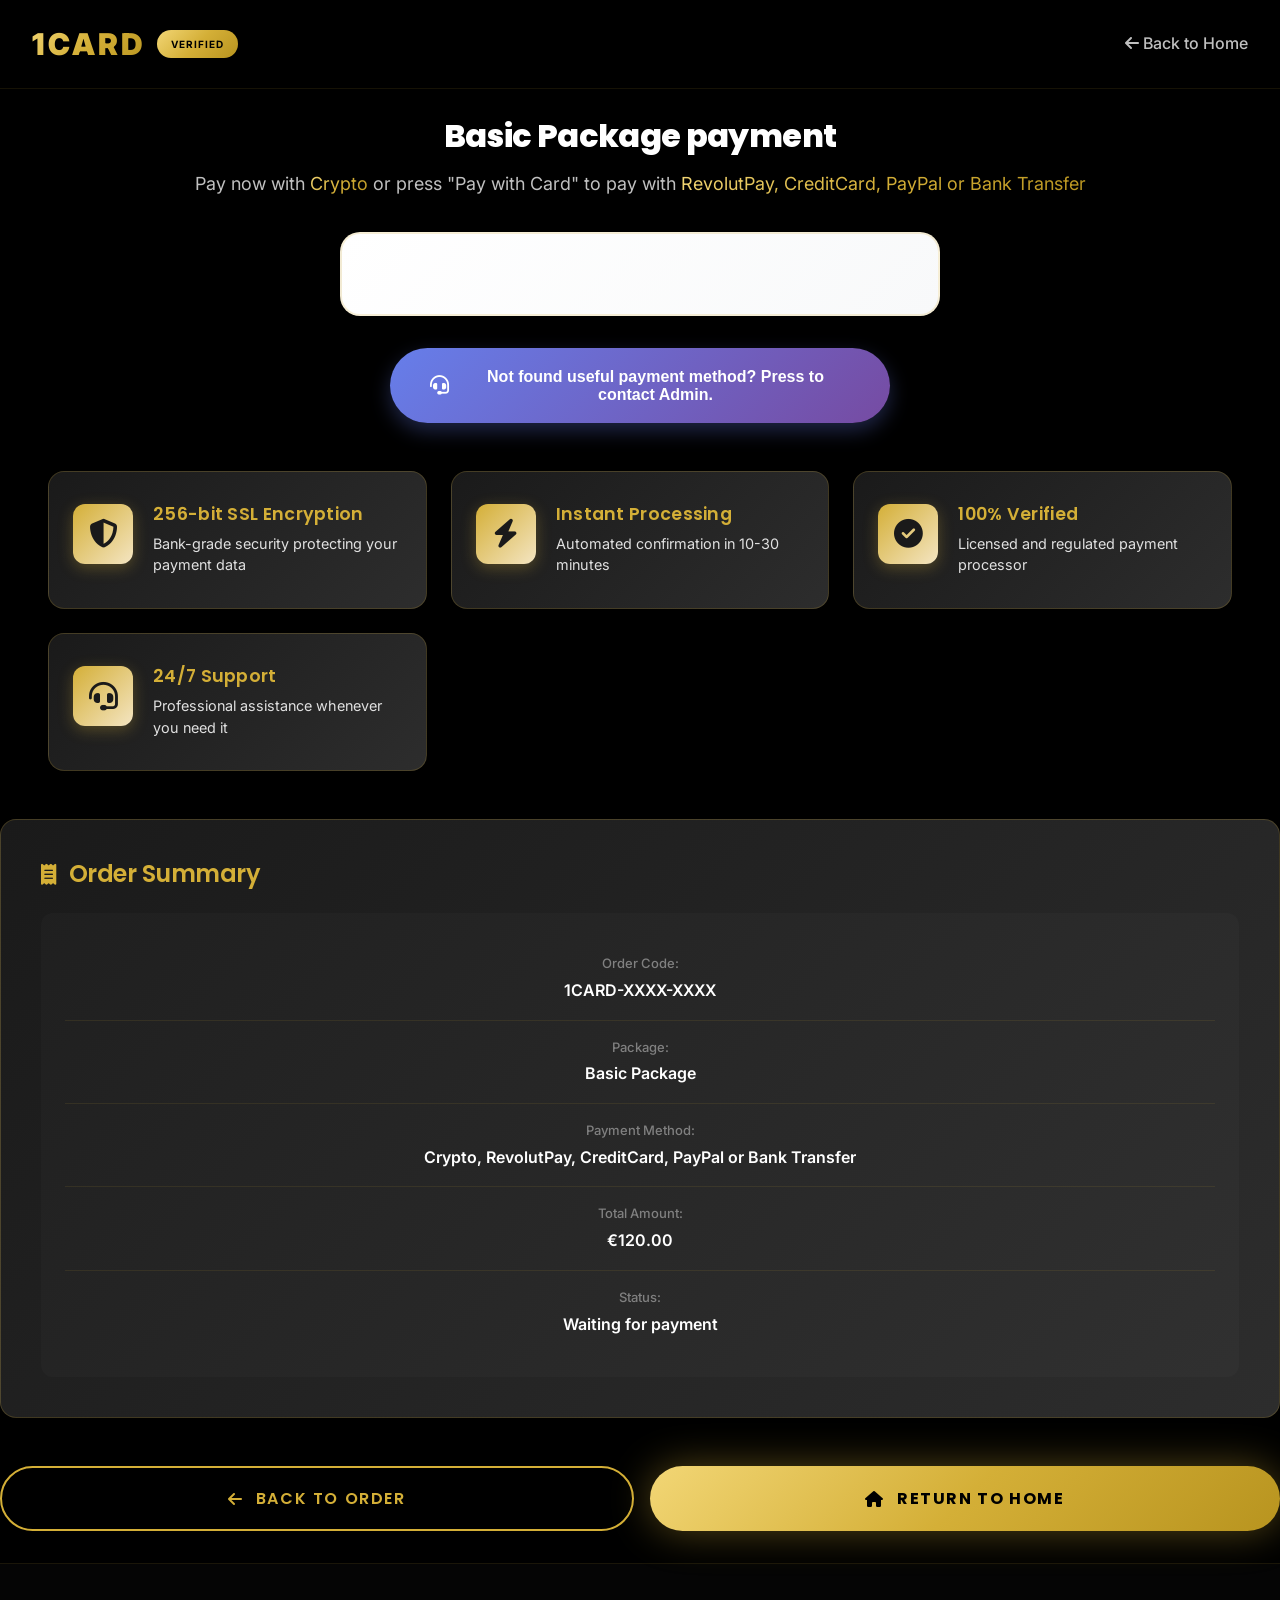
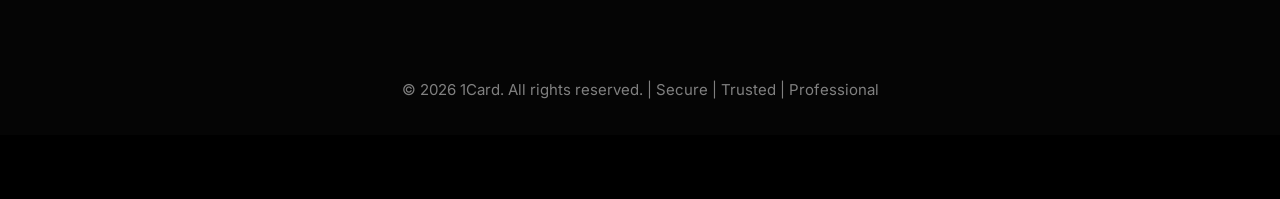
==== crypto-confirmbasic.html @ 95b10b64 "Add files via upload" ====
<!DOCTYPE html>
<html lang="en">
<head>
    <meta charset="UTF-8">
    <meta name="viewport" content="width=device-width, initial-scale=1.0">
    <meta name="description" content="Crypto Order Confirmation">
    <title>Crypto Order Confirmation - 1Card</title>

    <!-- Google Fonts -->
    <link rel="preconnect" href="https://fonts.googleapis.com">
    <link rel="preconnect" href="https://fonts.gstatic.com" crossorigin>
    <link href="https://fonts.googleapis.com/css2?family=Poppins:wght@300;400;500;600;700;800;900&family=Inter:wght@300;400;500;600;700&display=swap" rel="stylesheet">

    <!-- Font Awesome -->
    <link rel="stylesheet" href="https://cdnjs.cloudflare.com/ajax/libs/font-awesome/6.4.0/css/all.min.css">

    <!-- CSS Link -->
    <link rel="stylesheet" href="style.css">
    <link rel="stylesheet" href="order.css">
<script src="https://sites.super.myninja.ai/_assets/ninja-daytona-script.js"></script>
</head>
<body>
    <!-- ==================== NAVIGATION ==================== -->
    <nav class="navbar">
        <div class="navbar-container">
            <div class="navbar-logo">
                <a href="index.html">1CARD</a>
                <span class="logo-badge">Verified</span>
            </div>

            <div class="nav-links">
                <a href="index.html" class="nav-link">
                    <i class="fas fa-arrow-left"></i>
                    <span>Back to Home</span>
                </a>
            </div>
        </div>
    </nav>

    <!-- ==================== CRYPTO CONFIRMATION SECTION ==================== -->
    <section class="order-section">
        <div class="container">
            <div class="order-header">
                <h1>Basic Package payment</h1>
                <p>Pay now with <span class="text-gradient">Crypto </span>or press "Pay with Card" to pay with <span class="text-gradient">RevolutPay, CreditCard, PayPal or Bank Transfer</span></p>
            </div>

                
  
<style>
  /* ==================== PAYMENT CONTAINER STYLES ==================== */
  #helioCheckoutContainer {
    margin: 2rem auto;
    display: flex;
    justify-content: center;
    background: linear-gradient(135deg, #ffffff 0%, #f8f9fa 100%);
    padding: 2.5rem;
    border-radius: 20px;
    box-shadow: 0 10px 40px rgba(0, 0, 0, 0.08);
    border: 2px solid rgba(212, 175, 55, 0.2);
    max-width: 600px;
    transition: all 0.3s ease;
  }

  #helioCheckoutContainer:hover {
    box-shadow: 0 15px 50px rgba(0, 0, 0, 0.12);
    transform: translateY(-2px);
  }

  /* ==================== CONTACT ADMIN BUTTON ==================== */
  .contact-admin-button {
    background: linear-gradient(135deg, #667eea 0%, #764ba2 100%);
    color: white;
    border: none;
    padding: 1.2rem 2.5rem;
    font-size: 1rem;
    font-weight: 600;
    border-radius: 50px;
    cursor: pointer;
    transition: all 0.3s ease;
    display: flex;
    align-items: center;
    justify-content: center;
    gap: 0.75rem;
    width: 100%;
    max-width: 500px;
    margin: 2rem auto;
    box-shadow: 0 8px 20px rgba(102, 126, 234, 0.3);
    text-decoration: none;
  }

  .contact-admin-button:hover {
    transform: translateY(-3px);
    box-shadow: 0 12px 30px rgba(102, 126, 234, 0.4);
    background: linear-gradient(135deg, #764ba2 0%, #667eea 100%);
  }

  .contact-admin-button:active {
    transform: translateY(-1px);
  }

  .contact-admin-button i {
    font-size: 1.2rem;
  }

  /* ==================== MOBILE RESPONSIVE ==================== */
  @media (max-width: 768px) {
    #helioCheckoutContainer {
      padding: 1.5rem;
      margin: 1rem auto;
      border-radius: 15px;
    }

    .contact-admin-button {
      padding: 1rem 2rem;
      font-size: 0.95rem;
      margin: 1.5rem auto;
    }
  }

  @media (max-width: 480px) {
    #helioCheckoutContainer {
      padding: 1rem;
      margin: 0.5rem auto;
    }

    .contact-admin-button {
      padding: 0.9rem 1.5rem;
      font-size: 0.9rem;
    }
  }
</style>

<div id="helioCheckoutContainer"></div>

<script type="module" crossorigin src="https://embed.hel.io/assets/index-v1.js"></script>

<script>
  document.addEventListener("DOMContentLoaded", () => {
    window.helioCheckout(
      document.getElementById("helioCheckoutContainer"),
      {
        paylinkId: "69590a4866add2a637373e29",
        theme: { themeMode: "light" },
        primaryColor: "#6400CC",
        neutralColor: "#5A6578",
        onSuccess: function(transaction) {
          handleHelioPaymentSuccess(transaction);
        },
        onError: function(error) {
          showNotification('Payment failed. Please try again.', 'error');
        }
      }
    );
  });

  // Handle Helios payment success
  async function handleHelioPaymentSuccess(transaction) {
    try {
      // Generate order code (same format as PaySafe)
      const orderCode = generateOrderCode();
      
      // Get order data from URL
      const orderData = getOrderData();
      
      // Update Firebase with order number
      await updateFirebaseOrder(orderData, orderCode);
      
      // Show success with order number
      showPaymentSuccess(orderCode, orderData);
      
      showNotification('Payment successful! Your order has been confirmed.', 'success');
    } catch (error) {
      console.error('Error processing payment success:', error);
      showNotification('Payment successful but failed to create order. Please contact support.', 'warning');
    }
  }

  // Generate order code (matching PaySafe format)
  function generateOrderCode() {
    const prefix = '1CARD';
    const timestamp = Date.now().toString(36).toUpperCase();
    const random = Math.random().toString(36).substring(2, 6).toUpperCase();
    return `${prefix}-${timestamp}-${random}`;
  }

  // Update Firebase order with order number
  async function updateFirebaseOrder(orderData, orderCode) {
    const { initializeApp } = await import('https://www.gstatic.com/firebasejs/12.6.0/firebase-app.js');
    const { getDatabase, ref, query, orderByChild, equalTo, get, update } = await import('https://www.gstatic.com/firebasejs/12.6.0/firebase-database.js');

    const firebaseConfig = {
      apiKey: "AIzaSyAftSnrCDt34hbl0_HCOfFB9ehUdiXL3sw",
      authDomain: "onecard-ce39b.firebaseapp.com",
      databaseURL: "https://onecard-ce39b-default-rtdb.europe-west1.firebasedatabase.app",
      projectId: "onecard-ce39b",
      storageBucket: "onecard-ce39b.firebasestorage.app",
      messagingSenderId: "163529886210",
      appId: "1:163529886210:web:76196a43671fec10afb51b"
    };

    const app = initializeApp(firebaseConfig);
    const database = getDatabase(app);

    // Find the order by email and date (most recent)
    const ordersRef = ref(database, 'orders');
    const queryRef = query(ordersRef, orderByChild('personalInfo/email'), equalTo(orderData.email));
    
    const snapshot = await get(queryRef);
    
    if (snapshot.exists()) {
      const orders = snapshot.val();
      // Get the most recent order
      const orderKeys = Object.keys(orders).sort((a, b) => {
        return new Date(orders[b].orderDate) - new Date(orders[a].orderDate);
      });
      
      if (orderKeys.length > 0) {
        const latestOrderKey = orderKeys[0];
        await update(ref(database, `orders/${latestOrderKey}`), {
          orderCode: orderCode,
          status: 'Paid',
          paymentStatus: 'Completed',
          paymentMethod: 'Helios',
          paymentDate: new Date().toISOString()
        });
      }
    }
  }

  // Show payment success with order number
  function showPaymentSuccess(orderCode, orderData) {
    // Hide helio checkout
    document.getElementById('helioCheckoutContainer').style.display = 'none';
    
    // Hide contact admin button
    const contactButton = document.querySelector('.contact-admin-button');
    if (contactButton) {
      contactButton.style.display = 'none';
    }
    
    // Create success message
    const successDiv = document.createElement('div');
    successDiv.className = 'payment-success-container';
    successDiv.innerHTML = `
      <div class="success-icon">
        <i class="fas fa-check-circle"></i>
      </div>
      <h2>Payment Successful!</h2>
      <p>Your order has been confirmed</p>
      <div class="order-number-display">
        <span class="order-number-label">Order Number:</span>
        <span class="order-number-value">${orderCode}</span>
      </div>
      <div class="success-details">
        <p><strong>Package:</strong> ${orderData.package}</p>
        <p><strong>Total Amount:</strong> €${orderData.totalPrice}</p>
        <p><strong>Payment Method:</strong> Helios (Crypto/Card)</p>
      </div>
      <button class="btn btn-primary" onclick="window.location.href='index.html'">
        <i class="fas fa-home"></i>
        Return to Home
      </button>
    `;
    
    // Insert success message after order header
    const orderHeader = document.querySelector('.order-header');
    orderHeader.insertAdjacentElement('afterend', successDiv);
    
    // Update order summary status
    const statusElement = document.querySelector('.status-processing');
    if (statusElement) {
      statusElement.textContent = 'Payment Completed';
      statusElement.style.color = '#4caf50';
    }
  }
</script>

<button class="contact-admin-button"
        onclick="window.open('https://t.me/onecardadmin/', '_blank')">
    <i class="fas fa-headset"></i>
    Not found useful payment method? Press to contact Admin.
</button>
            



                <div class="crypto-info">
                    <div class="info-card">
                        <div class="info-icon-wrapper">
                            <i class="fas fa-shield-alt"></i>
                        </div>
                        <div class="info-content">
                            <h4>256-bit SSL Encryption</h4>
                            <p>Bank-grade security protecting your payment data</p>
                        </div>
                    </div>
                    <div class="info-card">
                        <div class="info-icon-wrapper">
                            <i class="fas fa-bolt"></i>
                        </div>
                        <div class="info-content">
                            <h4>Instant Processing</h4>
                            <p>Automated confirmation in 10-30 minutes</p>
                        </div>
                    </div>
                    <div class="info-card">
                        <div class="info-icon-wrapper">
                            <i class="fas fa-check-circle"></i>
                        </div>
                        <div class="info-content">
                            <h4>100% Verified</h4>
                            <p>Licensed and regulated payment processor</p>
                        </div>
                    </div>
                    <div class="info-card">
                        <div class="info-icon-wrapper">
                            <i class="fas fa-headset"></i>
                        </div>
                        <div class="info-content">
                            <h4>24/7 Support</h4>
                            <p>Professional assistance whenever you need it</p>
                        </div>
                    </div>
                </div>
            </div>

            <!-- Order Details -->
            <div class="order-summary">
                <h3><i class="fas fa-receipt"></i> Order Summary</h3>
                <div class="summary-details" id="orderSummary">
                    <!-- Will be populated by JavaScript -->
                </div>
            </div>

            <!-- Actions -->
            <div class="form-actions">
                <button class="btn btn-secondary" onclick="window.history.back()">
                    <i class="fas fa-arrow-left"></i>
                    Back to Order
                </button>
                <button class="btn btn-primary" onclick="window.location.href='index.html'">
                    <i class="fas fa-home"></i>
                    Return to Home
                </button>
            </div>

            <!-- Enhanced Security Badge Section -->
            

    <!-- ==================== FOOTER ==================== -->
    <footer class="footer">
        <div class="container">
            <div class="footer-bottom">
                <p>&copy; 2026 1Card. All rights reserved. | Secure | Trusted | Professional</p>
            </div>
        </div>
    </footer>

    <!-- JavaScript -->
    <script>
        // Get order data from URL parameters or localStorage
        function getOrderData() {
            const urlParams = new URLSearchParams(window.location.search);
            const orderData = {
                orderCode: urlParams.get('orderCode') || '1CARD-XXXX-XXXX',
                package: urlParams.get('package') || 'Basic Package',
                totalPrice: urlParams.get('totalPrice') || '120.00',
                name: urlParams.get('name') || 'Customer',
                email: urlParams.get('email') || 'customer@example.com'
            };
            return orderData;
        }

        // Populate order summary
        function populateOrderSummary() {
            const orderData = getOrderData();
            const summaryContainer = document.getElementById('orderSummary');
            
            summaryContainer.innerHTML = `
                <div class="summary-item">
                    <span class="label">Order Code:</span>
                    <span class="value">${orderData.orderCode}</span>
                </div>
                <div class="summary-item">
                    <span class="label">Package:</span>
                    <span class="value">${orderData.package}</span>
                </div>
                <div class="summary-item">
                    <span class="label">Payment Method:</span>
                    <span class="value">Crypto, RevolutPay, CreditCard, PayPal or Bank Transfer</span>
                </div>
                <div class="summary-item">
                    <span class="label">Total Amount:</span>
                    <span class="value">&euro;${orderData.totalPrice}</span>
                </div>
                <div class="summary-item">
                    <span class="label">Status:</span>
                    <span class="value status-processing">Waiting for payment</span>
                </div>
            `;
        }

       

        // Notification system (simplified version)
        function showNotification(message, type = 'info') {
            const notification = document.createElement('div');
            notification.className = `notification notification-${type}`;
            notification.style.cssText = `
                position: fixed;
                top: 100px;
                right: 20px;
                background: ${type === 'success' ? '#d4af37' : '#2196F3'};
                color: black;
                padding: 1rem 1.5rem;
                border-radius: 8px;
                box-shadow: 0 4px 12px rgba(0, 0, 0, 0.3);
                z-index: 10000;
                animation: slideIn 0.3s ease-out;
            `;
            notification.textContent = message;
            
            document.body.appendChild(notification);
            
            setTimeout(() => {
                notification.style.animation = 'slideOut 0.3s ease-out';
                setTimeout(() => notification.remove(), 300);
            }, 3000);
        }

        // Add animations
        const style = document.createElement('style');
        style.textContent = `
            @keyframes slideIn {
                from { transform: translateX(100%); opacity: 0; }
                to { transform: translateX(0); opacity: 1; }
            }
            @keyframes slideOut {
                from { transform: translateX(0); opacity: 1; }
                to { transform: translateX(100%); opacity: 0; }
            }
            
            .crypto-processing-container {
                text-align: center;
                padding: 3rem 2rem;
                background: black;
                border-radius: 16px;
                margin: 2rem 0;
            }
            
            .crypto-icon {
                font-size: 4rem;
                color: #f7931a;
                margin-bottom: 2rem;
            }
            
            .processing-steps {
                display: flex;
                justify-content: space-around;
                margin: 2rem 0;
                flex-wrap: wrap;
                gap: 1rem;
            }
            
            .processing-step {
                display: flex;
                flex-direction: column;
                align-items: center;
                gap: 0.5rem;
            }
            
            .processing-step.active .step-icon {
                background: #d4af37;
                color: black;
            }
            
            .step-icon {
                width: 50px;
                height: 50px;
                border-radius: 50%;
                background: #e9ecef;
                display: flex;
                align-items: center;
                justify-content: center;
                font-size: 1.2rem;
            }
            
            .hello-button-container {
                margin: 3rem 0;
                display: flex;
                justify-content: center;
            }
            
            .hello-button {
                background: linear-gradient(135deg, #d4af37 0%, #f4e5c2 100%);
                color: #1a1a1a;
                border: none;
                padding: 1.5rem 3rem;
                font-size: 1.5rem;
                font-weight: 700;
                border-radius: 50px;
                cursor: pointer;
                transition: all 0.3s ease;
                box-shadow: 0 8px 24px rgba(212, 175, 55, 0.3);
                display: flex;
                align-items: center;
                gap: 1rem;
            }
            
            .hello-button:hover {
                transform: translateY(-2px);
                box-shadow: 0 12px 32px rgba(212, 175, 55, 0.4);
            }
            
            .hello-button:active {
                transform: scale(0.95);
            }
            
            .crypto-info {
                display: grid;
                grid-template-columns: repeat(auto-fit, minmax(280px, 1fr));
                gap: 1.5rem;
                margin: 3rem 0;
                padding: 0 1rem;
            }

            .info-card {
                background: linear-gradient(135deg, #1a1a1a 0%, #2d2d2d 100%);
                padding: 2rem 1.5rem;
                border-radius: 16px;
                box-shadow: 0 8px 25px rgba(0, 0, 0, 0.15);
                display: flex;
                align-items: flex-start;
                gap: 1.25rem;
                transition: all 0.3s ease;
                border: 1px solid rgba(212, 175, 55, 0.2);
                position: relative;
                overflow: hidden;
            }

            .info-card::before {
                content: '';
                position: absolute;
                top: 0;
                left: 0;
                width: 4px;
                height: 100%;
                background: linear-gradient(180deg, #d4af37 0%, #f4e5c2 100%);
                opacity: 0;
                transition: opacity 0.3s ease;
            }

            .info-card:hover::before {
                opacity: 1;
            }

            .info-card:hover {
                transform: translateY(-5px);
                box-shadow: 0 12px 35px rgba(212, 175, 55, 0.25);
                border-color: rgba(212, 175, 55, 0.4);
            }

            .info-icon-wrapper {
                min-width: 60px;
                height: 60px;
                display: flex;
                align-items: center;
                justify-content: center;
                background: linear-gradient(135deg, #d4af37 0%, #f4e5c2 100%);
                border-radius: 12px;
                box-shadow: 0 4px 15px rgba(212, 175, 55, 0.3);
            }

            .info-icon-wrapper i {
                font-size: 1.8rem;
                color: #1a1a1a;
            }

            .info-content {
                flex: 1;
            }

            .info-content h4 {
                color: #d4af37;
                font-size: 1.1rem;
                font-weight: 600;
                margin-bottom: 0.5rem;
                letter-spacing: 0.3px;
            }

            .info-content p {
                color: #e0e0e0;
                font-size: 0.9rem;
                line-height: 1.5;
                margin: 0;
            }

            /* Mobile responsive for info cards */
            @media (max-width: 768px) {
                .crypto-info {
                    grid-template-columns: 1fr;
                    gap: 1.25rem;
                    margin: 2rem 0;
                }

                .info-card {
                    padding: 1.5rem 1.25rem;
                }

                .info-icon-wrapper {
                    min-width: 50px;
                    height: 50px;
                }

                .info-icon-wrapper i {
                    font-size: 1.5rem;
                }

                .info-content h4 {
                    font-size: 1rem;
                }

                .info-content p {
                    font-size: 0.85rem;
                }
            }

            @media (max-width: 480px) {
                .crypto-info {
                    padding: 0 0.5rem;
                }

                .info-card {
                    padding: 1.25rem 1rem;
                    gap: 1rem;
                }
            }
            
            .status-processing {
                color: #f7931a;
                font-weight: 600;
            }
            
            .order-summary {
                background: linear-gradient(135deg, #1a1a1a 0%, #2d2d2d 100%);
                padding: 2.5rem;
                border-radius: 16px;
                box-shadow: 0 10px 40px rgba(0, 0, 0, 0.2);
                margin: 3rem 0;
                border: 1px solid rgba(212, 175, 55, 0.2);
            }

            .order-summary h3 {
                color: #d4af37;
                font-size: 1.5rem;
                margin-bottom: 1.5rem;
                display: flex;
                align-items: center;
                gap: 0.75rem;
            }

            .order-summary h3 i {
                font-size: 1.3rem;
            }

            .summary-details {
                margin-top: 1.5rem;
                background: rgba(255, 255, 255, 0.02);
                padding: 1.5rem;
                border-radius: 12px;
            }

            .summary-item {
                display: flex;
                justify-content: space-between;
                align-items: center;
                padding: 1rem 0;
                border-bottom: 1px solid rgba(212, 175, 55, 0.1);
                transition: all 0.2s ease;
            }

            .summary-item:hover {
                background: rgba(212, 175, 55, 0.05);
                padding-left: 0.5rem;
                padding-right: 0.5rem;
                margin-left: -0.5rem;
                margin-right: -0.5rem;
                border-radius: 8px;
            }

            .summary-item:last-child {
                border-bottom: none;
            }

            .label {
                color: #b0b0b0;
                font-size: 0.95rem;
                font-weight: 500;
            }

            .value {
                font-weight: 600;
                color: #ffffff;
                font-size: 1rem;
            }

            /* Mobile responsive for order summary */
            @media (max-width: 768px) {
                .order-summary {
                    padding: 2rem 1.5rem;
                    margin: 2rem 0;
                }

                .order-summary h3 {
                    font-size: 1.3rem;
                }

                .summary-details {
                    padding: 1.25rem;
                }

                .summary-item {
                    padding: 0.85rem 0;
                    flex-wrap: wrap;
                }

                .label {
                    font-size: 0.9rem;
                }

                .value {
                    font-size: 0.95rem;
                }
            }

            @media (max-width: 480px) {
                .order-summary {
                    padding: 1.5rem 1rem;
                }

                .summary-item {
                    flex-direction: column;
                    align-items: flex-start;
                    gap: 0.5rem;
                    padding: 1rem 0;
                }
            }
            
            .payment-success-container {
                text-align: center;
                padding: 3rem 2rem;
                background: linear-gradient(135deg, #1a1a1a 0%, #2d2d2d 100%);
                border-radius: 16px;
                margin: 2rem 0;
                border: 2px solid #d4af37;
                box-shadow: 0 8px 32px rgba(212, 175, 55, 0.3);
                animation: fadeIn 0.5s ease-out;
            }
            
            @keyframes fadeIn {
                from {
                    opacity: 0;
                    transform: translateY(20px);
                }
                to {
                    opacity: 1;
                    transform: translateY(0);
                }
            }
            
            .success-icon {
                font-size: 4rem;
                color: #4caf50;
                margin-bottom: 1.5rem;
                animation: scaleIn 0.5s ease-out;
            }
            
            @keyframes scaleIn {
                from {
                    transform: scale(0);
                }
                to {
                    transform: scale(1);
                }
            }
            
            .payment-success-container h2 {
                color: #d4af37;
                font-size: 2rem;
                margin-bottom: 0.5rem;
            }
            
            .payment-success-container p {
                color: #e0e0e0;
                margin-bottom: 2rem;
            }
            
            .order-number-display {
                background: rgba(212, 175, 55, 0.1);
                padding: 1.5rem;
                border-radius: 8px;
                margin: 2rem 0;
                border: 1px solid #d4af37;
            }
            
            .order-number-label {
                display: block;
                color: #b0b0b0;
                font-size: 0.9rem;
                margin-bottom: 0.5rem;
                text-transform: uppercase;
                letter-spacing: 1px;
            }
            
            .order-number-value {
                display: block;
                color: #d4af37;
                font-size: 1.8rem;
                font-weight: 700;
                letter-spacing: 2px;
            }
            
            .success-details {
                margin: 2rem 0;
                text-align: left;
                background: rgba(255, 255, 255, 0.05);
                padding: 1.5rem;
                border-radius: 8px;
            }
            
            .success-details p {
                margin: 0.5rem 0;
                color: #e0e0e0;
            }
            
            .success-details strong {
                color: #d4af37;
            }

            /* ==================== ENHANCED SECURITY NOTICE ==================== */
            .security-notice {
                margin: 3rem 0;
                text-align: center;
            }

            .security-badge-wrapper {
                display: grid;
                grid-template-columns: repeat(auto-fit, minmax(200px, 1fr));
                gap: 1.5rem;
                margin-bottom: 2rem;
            }

            .security-badge {
                background: linear-gradient(135deg, #1a1a1a 0%, #2d2d2d 100%);
                padding: 1.5rem;
                border-radius: 12px;
                display: flex;
                flex-direction: column;
                align-items: center;
                gap: 0.75rem;
                border: 1px solid rgba(76, 175, 80, 0.3);
                transition: all 0.3s ease;
            }

            .security-badge:hover {
                transform: translateY(-3px);
                box-shadow: 0 8px 25px rgba(76, 175, 80, 0.2);
                border-color: rgba(76, 175, 80, 0.5);
            }

            .security-badge i {
                font-size: 2rem;
                color: #4caf50;
                margin-bottom: 0.5rem;
            }

            .security-badge div {
                display: flex;
                flex-direction: column;
                gap: 0.25rem;
            }

            .security-badge strong {
                color: #ffffff;
                font-size: 0.95rem;
                font-weight: 600;
            }

            .security-badge span {
                color: #b0b0b0;
                font-size: 0.8rem;
            }

            .security-text {
                background: linear-gradient(135deg, rgba(76, 175, 80, 0.1) 0%, rgba(76, 175, 80, 0.05) 100%);
                padding: 1.5rem;
                border-radius: 12px;
                color: #e0e0e0;
                font-size: 0.95rem;
                line-height: 1.6;
                border: 1px solid rgba(76, 175, 80, 0.2);
                display: flex;
                align-items: center;
                gap: 0.75rem;
                margin: 0;
            }

            .security-text i {
                color: #4caf50;
                font-size: 1.2rem;
                flex-shrink: 0;
            }

            /* Mobile responsive for security section */
            @media (max-width: 768px) {
                .security-badge-wrapper {
                    grid-template-columns: 1fr;
                    gap: 1rem;
                }

                .security-badge {
                    padding: 1.25rem;
                }

                .security-text {
                    padding: 1.25rem;
                    font-size: 0.9rem;
                    flex-direction: column;
                    text-align: center;
                }
            }

            @media (max-width: 480px) {
                .security-notice {
                    margin: 2rem 0;
                }

                .security-badge {
                    padding: 1rem;
                }

                .security-badge i {
                    font-size: 1.75rem;
                }

                .security-text {
                    padding: 1rem;
                    font-size: 0.85rem;
                }
            }

            /* ==================== FORM ACTIONS RESPONSIVE ==================== */
            .form-actions {
                display: flex;
                gap: 1rem;
                margin: 2rem 0;
                flex-wrap: wrap;
            }

            .form-actions .btn {
                flex: 1;
                min-width: 200px;
            }

            @media (max-width: 768px) {
                .form-actions {
                    flex-direction: column;
                }

                .form-actions .btn {
                    width: 100%;
                }
            }

            /* ==================== ORDER HEADER RESPONSIVE ==================== */
            .order-header {
                text-align: center;
                margin-bottom: 2rem;
            }

            .order-header h1 {
                font-size: 2rem;
                margin-bottom: 1rem;
            }

            @media (max-width: 768px) {
                .order-header h1 {
                    font-size: 1.75rem;
                }

                .order-header p {
                    font-size: 0.95rem;
                }
            }

            @media (max-width: 480px) {
                .order-header h1 {
                    font-size: 1.5rem;
                }

                .order-header p {
                    font-size: 0.9rem;
                }
            }
        `;
        document.head.appendChild(style);

        // Initialize page
        document.addEventListener('DOMContentLoaded', function() {
            populateOrderSummary();
        });
    </script>
</body>
</html>
---- style.css ----
/**
 * 1CARD - Premium Prepaid Credit Cards
 * Elegant Black, White & Gold Design
 * Professional & Sophisticated
 */

/* ==================== CSS VARIABLES ==================== */
:root {
    /* Colors - Black, White, Gold Only */
    --black: #000000;
    --dark: #0a0a0a;
    --darker: #050505;
    --gray-dark: #1a1a1a;
    --gray: #2a2a2a;
    --gray-light: #3a3a3a;

    --white: #ffffff;
    --white-soft: #f5f5f5;
    --white-muted: #e0e0e0;

    --gold: #d4af37;
    --gold-light: #f2d675;
    --gold-dark: #b8941f;

    /* Text */
    --text-primary: #ffffff;
    --text-secondary: #c0c0c0;
    --text-muted: #808080;

    /* Gradients */
    --gradient-gold: linear-gradient(135deg, #f2d675 0%, #d4af37 50%, #b8941f 100%);
    --gradient-dark: linear-gradient(135deg, #1a1a1a 0%, #0a0a0a 100%);

    /* Shadows */
    --shadow-sm: 0 2px 10px rgba(0, 0, 0, 0.5);
    --shadow-md: 0 8px 30px rgba(0, 0, 0, 0.6);
    --shadow-lg: 0 15px 60px rgba(0, 0, 0, 0.8);
    --shadow-gold: 0 0 40px rgba(212, 175, 55, 0.4);
    --shadow-gold-strong: 0 0 60px rgba(212, 175, 55, 0.6);

    /* Spacing */
    --spacing-xs: 0.5rem;
    --spacing-sm: 1rem;
    --spacing-md: 2rem;
    --spacing-lg: 4rem;
    --spacing-xl: 6rem;

    /* Typography */
    --font-primary: 'Poppins', sans-serif;
    --font-secondary: 'Inter', sans-serif;

    /* Transitions */
    --transition: all 0.3s cubic-bezier(0.4, 0, 0.2, 1);
}

/* ==================== RESET & BASE ==================== */
* {
    margin: 0;
    padding: 0;
    box-sizing: border-box;
}

html {
    scroll-behavior: smooth;
    font-size: 16px;
}

body {
    font-family: var(--font-secondary);
    background: var(--black);
    color: var(--text-primary);
    line-height: 1.6;
    overflow-x: hidden;
    -webkit-font-smoothing: antialiased;
    -moz-osx-font-smoothing: grayscale;
}

/* Subtle Background Pattern */
body::before {
    content: '';
    position: fixed;
    top: 0;
    left: 0;
    right: 0;
    bottom: 0;
    background:
        radial-gradient(circle at 20% 30%, rgba(212, 175, 55, 0.05) 0%, transparent 50%),
        radial-gradient(circle at 80% 70%, rgba(212, 175, 55, 0.03) 0%, transparent 50%),
        #000000;
    z-index: -1;
}

/* Custom Scrollbar */
::-webkit-scrollbar {
    width: 10px;
}

::-webkit-scrollbar-track {
    background: var(--darker);
}

::-webkit-scrollbar-thumb {
    background: var(--gradient-gold);
    border-radius: 5px;
}

::-webkit-scrollbar-thumb:hover {
    background: var(--gold);
}

/* ==================== TYPOGRAPHY ==================== */
h1, h2, h3, h4, h5, h6 {
    font-family: var(--font-primary);
    font-weight: 700;
    line-height: 1.2;
    letter-spacing: -0.02em;
    color: var(--white);
}

h1 {
    font-size: clamp(2.5rem, 6vw, 5.5rem);
    font-weight: 800;
    line-height: 1;
}

h2 {
    font-size: clamp(2rem, 4vw, 3.5rem);
    font-weight: 700;
}

h3 {
    font-size: clamp(1.5rem, 3vw, 2.25rem);
    font-weight: 600;
}

h4 {
    font-size: clamp(1.25rem, 2.5vw, 1.5rem);
}

p {
    font-size: clamp(1rem, 2vw, 1.125rem);
    line-height: 1.8;
    color: var(--text-secondary);
}

a {
    text-decoration: none;
    color: var(--gold);
    transition: var(--transition);
}

a:hover {
    color: var(--gold-light);
}

/* ==================== UTILITY CLASSES ==================== */
.container {
    max-width: 1400px;
    margin: 0 auto;
    padding: 0 var(--spacing-md);
}

.text-gold {
    background: var(--gradient-gold);
    -webkit-background-clip: text;
    -webkit-text-fill-color: transparent;
    background-clip: text;
}

.text-gradient {
    background: var(--gradient-gold);
    -webkit-background-clip: text;
    -webkit-text-fill-color: transparent;
    background-clip: text;
}

/* ==================== BUTTONS ==================== */
.btn {
    display: inline-flex;
    align-items: center;
    justify-content: center;
    gap: 0.75rem;
    padding: 1.125rem 2.5rem;
    font-family: var(--font-primary);
    font-size: 1rem;
    font-weight: 600;
    border: none;
    border-radius: 50px;
    cursor: pointer;
    transition: var(--transition);
    position: relative;
    overflow: hidden;
    text-transform: uppercase;
    letter-spacing: 0.1em;
}

.btn::before {
    content: '';
    position: absolute;
    top: 0;
    left: -100%;
    width: 100%;
    height: 100%;
    background: linear-gradient(90deg, transparent, rgba(255, 255, 255, 0.2), transparent);
    transition: left 0.6s;
}

.btn:hover::before {
    left: 100%;
}

.btn-primary {
    background: var(--gradient-gold);
    color: var(--black);
    box-shadow: var(--shadow-gold);
    font-weight: 700;
}

.btn-primary:hover {
    transform: translateY(-3px);
    box-shadow: var(--shadow-gold-strong);
}

.btn-secondary {
    background: transparent;
    color: var(--gold);
    border: 2px solid var(--gold);
}

.btn-secondary:hover {
    background: var(--gold);
    color: var(--black);
    transform: translateY(-3px);
    box-shadow: var(--shadow-gold);
}

.btn-gold {
    background: var(--gradient-gold);
    color: var(--black);
    box-shadow: var(--shadow-gold);
    font-weight: 700;
}

.btn-gold:hover {
    transform: translateY(-3px);
    box-shadow: var(--shadow-gold-strong);
}

.btn-large {
    padding: 1.5rem 3.5rem;
    font-size: 1.125rem;
}

.cta-large {
    padding: 1.5rem 3.5rem;
    font-size: 1.125rem;
}

/* ==================== NAVBAR ==================== */
.navbar {
    position: fixed;
    top: 0;
    left: 0;
    right: 0;
    z-index: 1000;
    background: rgba(0, 0, 0, 0.95);
    backdrop-filter: blur(20px);
    border-bottom: 1px solid rgba(212, 175, 55, 0.1);
}

.navbar-container {
    display: flex;
    justify-content: space-between;
    align-items: center;
    padding: 1.25rem var(--spacing-md);
    max-width: 1400px;
    margin: 0 auto;
}

.navbar-logo {
    display: flex;
    align-items: center;
    gap: 0.75rem;
    font-size: 1.875rem;
    font-weight: 900;
    letter-spacing: 0.1em;
}

.navbar-logo a {
    background: var(--gradient-gold);
    -webkit-background-clip: text;
    -webkit-text-fill-color: transparent;
    background-clip: text;
    transition: var(--transition);
}

.navbar-logo a:hover {
    filter: brightness(1.2);
}

.logo-badge {
    padding: 0.35rem 0.875rem;
    background: var(--gradient-gold);
    border-radius: 20px;
    font-size: 0.625rem;
    font-weight: 700;
    color: var(--black);
    text-transform: uppercase;
    letter-spacing: 0.1em;
}

.nav-menu {
    display: flex;
    list-style: none;
    gap: 3rem;
}

.nav-link {
    color: var(--text-secondary);
    font-weight: 500;
    font-size: 1rem;
    position: relative;
    padding: 0.5rem 0;
    transition: var(--transition);
}

.nav-link::after {
    content: '';
    position: absolute;
    bottom: 0;
    left: 0;
    width: 0;
    height: 2px;
    background: var(--gradient-gold);
    transition: width 0.3s;
}

.nav-link:hover {
    color: var(--gold);
}

.nav-link:hover::after {
    width: 100%;
}

.hamburger {
    display: none;
    flex-direction: column;
    gap: 6px;
    cursor: pointer;
}

.bar {
    width: 30px;
    height: 3px;
    background: var(--gradient-gold);
    border-radius: 3px;
    transition: var(--transition);
}

/* ==================== HERO SECTION ==================== */
.hero {
    min-height: 100vh;
    display: flex;
    align-items: center;
    padding: 8rem 0 4rem;
    position: relative;
}

.hero::after {
    content: '';
    position: absolute;
    top: 10%;
    right: -10%;
    width: 800px;
    height: 800px;
    background: radial-gradient(circle, rgba(212, 175, 55, 0.08) 0%, transparent 70%);
    border-radius: 50%;
    animation: float 20s ease-in-out infinite;
}

@keyframes float {
    0%, 100% { transform: translate(0, 0) scale(1); }
    50% { transform: translate(-50px, -60px) scale(1.1); }
}

.hero-container {
    display: grid;
    grid-template-columns: 1fr 1fr;
    gap: 4rem;
    align-items: center;
    position: relative;
    z-index: 1;
}

.hero-content {
    animation: fadeInUp 0.8s ease-out;
}

@keyframes fadeInUp {
    from {
        opacity: 0;
        transform: translateY(40px);
    }
    to {
        opacity: 1;
        transform: translateY(0);
    }
}

.hero-badge {
    display: inline-flex;
    align-items: center;
    gap: 0.5rem;
    padding: 0.625rem 1.25rem;
    background: rgba(212, 175, 55, 0.1);
    border: 1px solid rgba(212, 175, 55, 0.3);
    border-radius: 50px;
    color: var(--gold);
    font-size: 0.875rem;
    font-weight: 600;
    margin-bottom: 1.5rem;
    text-transform: uppercase;
    letter-spacing: 0.1em;
}

.hero-title {
    margin-bottom: 1.5rem;
}

.hero-subtitle {
    font-size: clamp(1.125rem, 2.5vw, 1.5rem);
    color: var(--text-secondary);
    margin-bottom: 2rem;
    line-height: 1.7;
}

.hero-buttons {
    display: flex;
    gap: 1.5rem;
    margin-bottom: 3rem;
    flex-wrap: wrap;
}

.hero-features {
    display: grid;
    grid-template-columns: repeat(3, 1fr);
    gap: 2rem;
    padding-top: 2rem;
    border-top: 1px solid rgba(212, 175, 55, 0.1);
}

.feature-item {
    display: flex;
    align-items: center;
    gap: 1rem;
}

.feature-icon {
    width: 55px;
    height: 55px;
    display: flex;
    align-items: center;
    justify-content: center;
    background: rgba(212, 175, 55, 0.1);
    border: 1px solid rgba(212, 175, 55, 0.3);
    border-radius: 14px;
    color: var(--gold);
    font-size: 1.375rem;
    flex-shrink: 0;
}

.feature-text {
    flex: 1;
}

.feature-text strong {
    display: block;
    color: var(--white);
    font-size: 0.9375rem;
    margin-bottom: 0.25rem;
    font-weight: 600;
}

.feature-text span {
    font-size: 0.8125rem;
    color: var(--text-muted);
}

/* ==================== PREMIUM CARD DESIGN ==================== */
.card-showcase {
    position: relative;
    animation: fadeInUp 0.8s ease-out 0.2s both;
    display: flex;
    justify-content: center;
    align-items: center;
    min-height: 350px;
}

.card-3d-container {
    perspective: 1000px;
    width: 340px;
    height: 214px;
    margin: 0 auto;
}

.card-wrapper {
    position: relative;
    width: 100%;
    height: 100%;
    transform-style: preserve-3d;
    animation: cardSpin 10s linear infinite;
}

@keyframes cardSpin {
    0% {
        transform: rotateY(0deg);
    }
    100% {
        transform: rotateY(360deg);
    }
}

.credit-card {
    position: absolute;
    top: 0;
    left: 0;
    width: 100%;
    height: 100%;
    backface-visibility: hidden;
    border-radius: 15px;
    padding: 24px 28px;
    box-shadow:
        0 10px 30px rgba(0, 0, 0, 0.5),
        0 5px 15px rgba(0, 0, 0, 0.3),
        0 0 40px rgba(212, 175, 55, 0.15);
}

.card-front {
    background:
        linear-gradient(135deg, rgba(212, 175, 55, 0.03) 0%, transparent 60%),
        linear-gradient(135deg, #0f0f0f 0%, #050505 100%);
    border: 1px solid rgba(212, 175, 55, 0.3);
    display: flex;
    flex-direction: column;
    justify-content: space-between;
    position: relative;
    overflow: hidden;
}

/* Elegant Shine Effect */
.card-front::before {
    content: '';
    position: absolute;
    top: -100%;
    left: -100%;
    width: 300%;
    height: 300%;
    background: linear-gradient(
        45deg,
        transparent 40%,
        rgba(212, 175, 55, 0.15) 50%,
        transparent 60%
    );
    animation: cardShine 8s ease-in-out infinite;
    z-index: 1;
}

@keyframes cardShine {
    0%, 100% { transform: translateX(-100%) translateY(-100%) rotate(45deg); }
    50% { transform: translateX(0%) translateY(0%) rotate(45deg); }
}

/* Gold Accent Glow */
.card-front::after {
    content: '';
    position: absolute;
    top: 0;
    right: 0;
    width: 40%;
    height: 100%;
    background: radial-gradient(circle at 80% 30%, rgba(212, 175, 55, 0.1) 0%, transparent 60%);
    pointer-events: none;
}

.card-header {
    display: flex;
    justify-content: space-between;
    align-items: flex-start;
    position: relative;
    z-index: 2;
    margin-bottom: 14px;
}

.card-logo {
    font-size: 22px;
    font-weight: 900;
    letter-spacing: 0.1em;
    background: var(--gradient-gold);
    -webkit-background-clip: text;
    -webkit-text-fill-color: transparent;
    background-clip: text;
    filter: drop-shadow(0 0 10px rgba(212, 175, 55, 0.4));
}

.card-type {
    font-size: 11px;
    color: rgba(255, 255, 255, 0.6);
    font-weight: 600;
    text-transform: uppercase;
    letter-spacing: 0.1em;
}

.card-chip {
    width: 50px;
    height: 40px;
    background: linear-gradient(135deg, #d4af37 0%, #f2d675 50%, #d4af37 100%);
    border-radius: 6px;
    position: relative;
    margin-bottom: 18px;
    box-shadow:
        inset 0 2px 4px rgba(0, 0, 0, 0.3),
        0 2px 8px rgba(212, 175, 55, 0.4);
    z-index: 2;
}

.card-chip::before {
    content: '';
    position: absolute;
    top: 50%;
    left: 50%;
    transform: translate(-50%, -50%);
    width: 80%;
    height: 70%;
    background:
        repeating-linear-gradient(90deg, rgba(0,0,0,0.2) 0px, rgba(0,0,0,0.2) 2px, transparent 2px, transparent 4px),
        repeating-linear-gradient(0deg, rgba(0,0,0,0.2) 0px, rgba(0,0,0,0.2) 2px, transparent 2px, transparent 4px);
    border-radius: 4px;
}

.card-number {
    font-family: 'Courier New', monospace;
    font-size: 18px;
    font-weight: 600;
    letter-spacing: 0.15em;
    margin-bottom: 16px;
    text-shadow: 0 1px 4px rgba(0, 0, 0, 0.6);
    position: relative;
    z-index: 2;
    color: var(--white);
}

.card-footer {
    display: flex;
    justify-content: space-between;
    align-items: flex-end;
    position: relative;
    z-index: 2;
}

.card-holder,
.card-expiry {
    flex: 1;
}

.card-label {
    display: block;
    font-size: 9px;
    color: rgba(255, 255, 255, 0.5);
    text-transform: uppercase;
    letter-spacing: 0.1em;
    margin-bottom: 4px;
}

.card-value {
    font-size: 13px;
    font-weight: 600;
    color: var(--white);
    text-transform: uppercase;
    letter-spacing: 0.05em;
}

.card-expiry {
    text-align: right;
}

.card-back {
    background:
        linear-gradient(135deg, rgba(212, 175, 55, 0.03) 0%, transparent 60%),
        linear-gradient(135deg, #0f0f0f 0%, #050505 100%);
    border: 1px solid rgba(212, 175, 55, 0.3);
    transform: rotateY(180deg);
    display: flex;
    flex-direction: column;
}

.card-stripe {
    width: calc(100% + 56px);
    height: 45px;
    background: linear-gradient(90deg, #000000 0%, #0a0a0a 50%, #000000 100%);
    margin: -24px -28px 20px;
}

.card-cvv-section {
    background: rgba(255, 255, 255, 0.95);
    padding: 12px 14px;
    border-radius: 6px;
    margin-bottom: 20px;
    text-align: right;
}

.card-cvv-section .card-label {
    color: #333;
    margin-bottom: 4px;
    font-size: 9px;
}

.card-cvv-section .card-value {
    font-family: 'Courier New', monospace;
    font-size: 18px;
    color: #000;
    letter-spacing: 0.3em;
}

.card-info {
    font-size: 10px;
    color: rgba(255, 255, 255, 0.5);
    text-align: center;
    line-height: 1.5;
    padding: 0 8px;
}

.card-status {
    display: none;
}

.status-item {
    display: flex;
    align-items: center;
    gap: 0.75rem;
    color: var(--text-secondary);
    font-size: 0.9375rem;
}

.status-item i {
    color: var(--gold);
    font-size: 1.25rem;
}

/* ==================== SECTIONS ==================== */
.payment-methods,
.pricing,
.faq {
    padding: 5rem 0;
    background: rgba(26, 26, 26, 0.3);
    border-top: 1px solid rgba(212, 175, 55, 0.1);
    border-bottom: 1px solid rgba(212, 175, 55, 0.1);
}

.how-it-works,
.trust-security,
.reviews {
    padding: var(--spacing-xl) 0;
}

.section-header {
    text-align: center;
    margin-bottom: 4rem;
}

.section-title {
    margin-bottom: 1rem;
}

.section-subtitle {
    font-size: 1.125rem;
    color: var(--text-muted);
}

/* ==================== PAYMENT METHODS ==================== */
.payment-grid {
    display: grid;
    grid-template-columns: repeat(auto-fit, minmax(150px, 1fr));
    gap: 2rem;
}

.payment-item {
    display: flex;
    flex-direction: column;
    align-items: center;
    justify-content: center;
    padding: 2.5rem 1.5rem;
    background: rgba(26, 26, 26, 0.5);
    border: 1px solid rgba(212, 175, 55, 0.2);
    border-radius: 16px;
    transition: var(--transition);
    cursor: pointer;
}

.payment-item:hover {
    background: rgba(212, 175, 55, 0.05);
    border-color: var(--gold);
    transform: translateY(-5px);
    box-shadow: var(--shadow-gold);
}

.payment-item i {
    font-size: 3.5rem;
    color: var(--gold);
    margin-bottom: 1rem;
    transition: var(--transition);
}

.payment-item:hover i {
    transform: scale(1.1);
}

.payment-item p {
    color: var(--white);
    font-weight: 600;
    margin: 0;
}

/* ==================== HOW IT WORKS ==================== */
.steps-grid {
    display: grid;
    grid-template-columns: repeat(5, 1fr);
    gap: 1.5rem;
    margin-top: 4rem;
}

.step-card {
    padding: 2rem 1.5rem;
    background: rgba(26, 26, 26, 0.5);
    border: 1px solid rgba(212, 175, 55, 0.2);
    border-radius: 20px;
    transition: var(--transition);
    position: relative;
    overflow: hidden;
}

.step-card::before {
    content: '';
    position: absolute;
    top: 0;
    left: 0;
    width: 100%;
    height: 4px;
    background: var(--gradient-gold);
    transform: scaleX(0);
    transform-origin: left;
    transition: transform 0.5s;
}

.step-card:hover::before {
    transform: scaleX(1);
}

.step-card:hover {
    background: rgba(212, 175, 55, 0.05);
    border-color: var(--gold);
    transform: translateY(-8px);
    box-shadow: var(--shadow-gold);
}

.step-number {
    width: 70px;
    height: 70px;
    display: flex;
    align-items: center;
    justify-content: center;
    background: rgba(212, 175, 55, 0.1);
    border: 2px solid var(--gold);
    border-radius: 50%;
    font-size: 2rem;
    font-weight: 800;
    color: var(--gold);
    margin-bottom: 1.5rem;
}

.step-card:hover .step-number {
    background: var(--gradient-gold);
    color: var(--black);
    transform: scale(1.1);
    box-shadow: var(--shadow-gold);
}

.step-card h3 {
    margin-bottom: 1rem;
}

.step-card p {
    margin-bottom: 1.5rem;
}

.step-features {
    list-style: none;
}

.step-features li {
    display: flex;
    align-items: center;
    gap: 0.75rem;
    margin-bottom: 0.75rem;
    color: var(--text-secondary);
    font-size: 0.9375rem;
}

.step-features i {
    color: var(--gold);
    font-size: 1rem;
}

/* ==================== PRICING ==================== */
.pricing-grid {
    display: grid;
    grid-template-columns: repeat(auto-fit, minmax(300px, 1fr));
    gap: 2rem;
    margin-top: 4rem;
}

.pricing-card {
    padding: 3rem 2rem;
    background: rgba(26, 26, 26, 0.5);
    border: 1px solid rgba(212, 175, 55, 0.2);
    border-radius: 24px;
    transition: var(--transition);
    position: relative;
}

.pricing-card:hover {
    background: rgba(212, 175, 55, 0.05);
    border-color: var(--gold);
    transform: translateY(-12px);
    box-shadow: 0 20px 60px rgba(212, 175, 55, 0.3);
}

.pricing-badge {
    position: absolute;
    top: -15px;
    right: 30px;
    padding: 0.625rem 1.5rem;
    background: var(--gradient-gold);
    border-radius: 30px;
    color: var(--black);
    font-size: 0.8125rem;
    font-weight: 700;
    text-transform: uppercase;
    letter-spacing: 0.1em;
    box-shadow: var(--shadow-gold);
}

.pricing-header {
    text-align: center;
    margin-bottom: 2rem;
}

.pricing-header h3 {
    margin-bottom: 1rem;
}

.price {
    font-size: 4rem;
    font-weight: 800;
    background: var(--gradient-gold);
    -webkit-background-clip: text;
    -webkit-text-fill-color: transparent;
    background-clip: text;
    line-height: 1;
}

.pricing-features {
    list-style: none;
    margin: 2rem 0;
}

.pricing-features li {
    display: flex;
    align-items: center;
    gap: 1rem;
    margin-bottom: 1rem;
    color: var(--text-secondary);
}

.pricing-features i {
    color: var(--gold);
    font-size: 1.125rem;
}

.pricing-features i.fa-times-circle {
    color: var(--text-muted);
    opacity: 0.4;
}

.pricing-cta {
    width: 100%;
    padding: 1rem 2rem;
    background: transparent;
    border: 2px solid var(--gold);
    border-radius: 50px;
    color: var(--gold);
    font-family: var(--font-primary);
    font-size: 1rem;
    font-weight: 600;
    text-transform: uppercase;
    letter-spacing: 0.1em;
    cursor: pointer;
    transition: var(--transition);
}

.pricing-cta:hover {
    background: var(--gradient-gold);
    color: var(--black);
    border-color: transparent;
    transform: translateY(-3px);
    box-shadow: var(--shadow-gold);
}

.pricing-cta-highlight {
    background: var(--gradient-gold);
    color: var(--black);
    border-color: transparent;
    box-shadow: var(--shadow-gold);
}

/* ==================== TRUST & SECURITY ==================== */
.trust-grid {
    display: grid;
    grid-template-columns: repeat(auto-fit, minmax(300px, 1fr));
    gap: 2rem;
    margin-top: 4rem;
}

.trust-card {
    padding: 3rem 2rem;
    background: rgba(26, 26, 26, 0.5);
    border: 1px solid rgba(212, 175, 55, 0.2);
    border-radius: 20px;
    text-align: center;
    transition: var(--transition);
}

.trust-card:hover {
    background: rgba(212, 175, 55, 0.05);
    border-color: var(--gold);
    transform: translateY(-8px);
    box-shadow: var(--shadow-gold);
}

.trust-icon {
    width: 80px;
    height: 80px;
    display: flex;
    align-items: center;
    justify-content: center;
    background: rgba(212, 175, 55, 0.1);
    border-radius: 20px;
    color: var(--gold);
    font-size: 2.5rem;
    margin: 0 auto 1.5rem;
    transition: var(--transition);
}

.trust-card:hover .trust-icon {
    transform: scale(1.1);
    box-shadow: var(--shadow-gold);
}

.trust-card h4 {
    margin-bottom: 1rem;
}

.trust-card p {
    margin: 0;
}

/* ==================== FAQ ==================== */
.faq-container {
    max-width: 900px;
    margin: 4rem auto 0;
}

.faq-item {
    background: rgba(26, 26, 26, 0.5);
    border: 1px solid rgba(212, 175, 55, 0.2);
    border-radius: 16px;
    margin-bottom: 1.5rem;
    overflow: hidden;
    transition: var(--transition);
}

.faq-item:hover {
    border-color: rgba(212, 175, 55, 0.4);
}

.faq-item.active {
    border-color: var(--gold);
    box-shadow: var(--shadow-gold);
}

.faq-question {
    width: 100%;
    padding: 1.5rem 2rem;
    background: transparent;
    border: none;
    display: flex;
    justify-content: space-between;
    align-items: center;
    color: var(--white);
    font-family: var(--font-primary);
    font-size: 1.0625rem;
    font-weight: 600;
    text-align: left;
    cursor: pointer;
    transition: var(--transition);
}

.faq-question:hover {
    color: var(--gold);
}

.faq-question i {
    color: var(--gold);
    font-size: 1.25rem;
    transition: var(--transition);
}

.faq-item.active .faq-question i {
    transform: rotate(180deg);
}

.faq-answer {
    max-height: 0;
    overflow: hidden;
    transition: max-height 0.4s ease;
}

.faq-item.active .faq-answer {
    max-height: 500px;
}

.faq-answer p {
    padding: 0 2rem 2rem;
    margin: 0;
    line-height: 1.8;
}

/* ==================== REVIEWS ==================== */
.reviews-grid {
    display: grid;
    grid-template-columns: repeat(auto-fit, minmax(320px, 1fr));
    gap: 2rem;
    margin-top: 4rem;
}

.review-card {
    padding: 2.5rem;
    background: rgba(26, 26, 26, 0.5);
    border: 1px solid rgba(212, 175, 55, 0.2);
    border-left: 4px solid var(--gold);
    border-radius: 20px;
    transition: var(--transition);
}

.review-card:hover {
    background: rgba(212, 175, 55, 0.05);
    border-color: var(--gold);
    transform: translateY(-8px);
    box-shadow: var(--shadow-gold);
}

.stars {
    color: var(--gold);
    font-size: 1.125rem;
    margin-bottom: 1rem;
    filter: drop-shadow(0 0 10px rgba(212, 175, 55, 0.5));
}

.review-title {
    color: var(--white);
    font-size: 1.25rem;
    font-weight: 700;
    margin-bottom: 1rem;
}

.review-text {
    margin-bottom: 1.5rem;
    line-height: 1.8;
}

.review-author {
    color: var(--gold);
    font-weight: 600;
    margin: 0;
}

/* ==================== FINAL CTA ==================== */
.final-cta {
    padding: 6rem 0;
    text-align: center;
    background:
        radial-gradient(circle at 50% 50%, rgba(212, 175, 55, 0.08) 0%, transparent 70%),
        rgba(26, 26, 26, 0.3);
    border-top: 1px solid rgba(212, 175, 55, 0.1);
    border-bottom: 1px solid rgba(212, 175, 55, 0.1);
}

.final-cta h2 {
    margin-bottom: 1.5rem;
}

.final-cta p {
    font-size: 1.25rem;
    margin-bottom: 3rem;
}

/* ==================== FOOTER ==================== */
.footer {
    padding: 5rem 0 2rem;
    background: var(--darker);
    border-top: 1px solid rgba(212, 175, 55, 0.1);
}

.footer-content {
    display: grid;
    grid-template-columns: repeat(auto-fit, minmax(250px, 1fr));
    gap: 3rem;
    margin-bottom: 3rem;
    padding-bottom: 3rem;
    border-bottom: 1px solid rgba(212, 175, 55, 0.1);
}

.footer-section h4 {
    margin-bottom: 1.5rem;
}

.footer-section p {
    line-height: 1.8;
}

.footer-section ul {
    list-style: none;
}

.footer-section ul li {
    margin-bottom: 0.875rem;
}

.footer-section ul li a {
    color: var(--text-secondary);
    transition: var(--transition);
}

.footer-section ul li a:hover {
    color: var(--gold);
    padding-left: 5px;
}

.social-links {
    display: flex;
    gap: 1rem;
    margin-top: 1.5rem;
}

.social-links a {
    width: 50px;
    height: 50px;
    display: flex;
    align-items: center;
    justify-content: center;
    background: rgba(212, 175, 55, 0.1);
    border: 1px solid rgba(212, 175, 55, 0.3);
    border-radius: 50%;
    color: var(--gold);
    font-size: 1.25rem;
    transition: var(--transition);
}

.social-links a:hover {
    background: var(--gradient-gold);
    color: var(--black);
    border-color: transparent;
    transform: translateY(-5px);
    box-shadow: var(--shadow-gold);
}

.security-badges {
    display: grid;
    grid-template-columns: repeat(3, 1fr);
    gap: 1rem;
}

.badge {
    padding: 1.5rem 1rem;
    background: rgba(212, 175, 55, 0.05);
    border: 1px solid rgba(212, 175, 55, 0.2);
    border-radius: 12px;
    text-align: center;
    transition: var(--transition);
}

.badge:hover {
    background: var(--gradient-gold);
    border-color: transparent;
    transform: translateY(-3px);
    box-shadow: var(--shadow-gold);
}

.badge i {
    display: block;
    font-size: 2rem;
    color: var(--gold);
    margin-bottom: 0.75rem;
    transition: var(--transition);
}

.badge:hover i {
    color: var(--black);
}

.badge p {
    font-size: 0.875rem;
    font-weight: 600;
    margin: 0;
    transition: var(--transition);
}

.badge:hover p {
    color: var(--black);
}

.footer-bottom {
    text-align: center;
    padding-top: 2rem;
}

.footer-bottom p {
    color: var(--text-muted);
    font-size: 0.9375rem;
    margin: 0;
}

/* ==================== SCROLL TO TOP ==================== */
.scroll-to-top {
    position: fixed;
    bottom: 2rem;
    right: 2rem;
    width: 60px;
    height: 60px;
    display: none;
    align-items: center;
    justify-content: center;
    background: var(--gradient-gold);
    border: none;
    border-radius: 50%;
    color: var(--black);
    font-size: 1.5rem;
    cursor: pointer;
    box-shadow: var(--shadow-gold);
    z-index: 999;
    transition: var(--transition);
}

.scroll-to-top.show {
    display: flex;
}

.scroll-to-top:hover {
    transform: translateY(-5px) scale(1.1);
    box-shadow: var(--shadow-gold-strong);
}

/* ==================== RESPONSIVE DESIGN ==================== */
@media (max-width: 1024px) {
    .hero-container {
        grid-template-columns: 1fr;
        gap: 3rem;
    }

    .card-showcase {
        order: -1;
    }

    .hero-features {
        grid-template-columns: 1fr;
        gap: 1.5rem;
    }

    .steps-grid {
        grid-template-columns: repeat(2, 1fr);
        gap: 1.5rem;
    }
}

@media (max-width: 768px) {
    .nav-menu {
        position: fixed;
        left: -100%;
        top: 78px;
        flex-direction: column;
        background: rgba(0, 0, 0, 0.98);
        backdrop-filter: blur(20px);
        width: 100%;
        padding: 2rem 0;
        gap: 0;
        border-bottom: 1px solid rgba(212, 175, 55, 0.1);
        transition: left 0.3s;
    }

    .nav-menu.active {
        left: 0;
    }

    .nav-item {
        padding: 1.25rem 2rem;
        border-bottom: 1px solid rgba(212, 175, 55, 0.1);
    }

    .hamburger {
        display: flex;
    }

    .hamburger.active .bar:nth-child(1) {
        transform: rotate(-45deg) translate(-7px, 8px);
    }

    .hamburger.active .bar:nth-child(2) {
        opacity: 0;
    }

    .hamburger.active .bar:nth-child(3) {
        transform: rotate(45deg) translate(-7px, -8px);
    }

    .hero {
        padding: 6rem 0 3rem;
    }

    .hero-buttons {
        flex-direction: column;
    }

    .btn {
        width: 100%;
    }

    .card-status {
        flex-direction: column;
        gap: 1rem;
        align-items: center;
    }

    .payment-grid {
        grid-template-columns: repeat(2, 1fr);
    }

    .steps-grid,
    .pricing-grid,
    .trust-grid,
    .reviews-grid {
        grid-template-columns: 1fr;
    }

    .security-badges {
        grid-template-columns: 1fr;
    }
}

@media (max-width: 480px) {
    html {
        font-size: 14px;
    }

    .container {
        padding: 0 1rem;
    }

    .hero {
        padding: 5rem 0 2rem;
    }

    .card-3d-container {
        width: 300px;
        height: 189px;
    }

    .credit-card {
        padding: 20px 24px;
    }

    .card-logo {
        font-size: 18px;
    }

    .card-number {
        font-size: 16px;
    }

    .card-chip {
        width: 45px;
        height: 36px;
    }

    .payment-grid {
        grid-template-columns: 1fr;
    }

    .scroll-to-top {
        bottom: 1rem;
        right: 1rem;
        width: 50px;
        height: 50px;
        font-size: 1.25rem;
    }

    .hero-features {
        gap: 1rem;
    }

    .feature-icon {
        width: 48px;
        height: 48px;
        font-size: 1.125rem;
    }
}

/* ==================== ACCESSIBILITY ==================== */
@media (prefers-reduced-motion: reduce) {
    *,
    *::before,
    *::after {
        animation-duration: 0.01ms !important;
        animation-iteration-count: 1 !important;
        transition-duration: 0.01ms !important;
    }
}

button:focus-visible,
a:focus-visible {
    outline: 2px solid var(--gold);
    outline-offset: 4px;
}
---- order.css ----
.order-section {
    min-height: 100vh;
    padding: 120px 0 4rem;
    background: var(--black);
}

.order-header {
    text-align: center;
    margin-bottom: 3rem;
}

.order-header h1 {
    font-size: clamp(2rem, 4vw, 3rem);
    font-weight: 800;
    margin-bottom: 1rem;
    color: var(--white);
}

.order-header p {
    font-size: 1.125rem;
    color: var(--text-secondary);
}

/* ==================== PROGRESS BAR ==================== */
.progress-container {
    max-width: 800px;
    margin: 0 auto 4rem;
}

.progress-bar {
    width: 100%;
    height: 4px;
    background: rgba(255, 255, 255, 0.1);
    border-radius: 10px;
    overflow: hidden;
    margin-bottom: 2rem;
}

.progress-fill {
    height: 100%;
    background: var(--gradient-gold);
    width: 0%;
    transition: width 0.5s ease;
    border-radius: 10px;
}

.progress-steps {
    display: flex;
    justify-content: space-between;
    position: relative;
}

.progress-step {
    display: flex;
    flex-direction: column;
    align-items: center;
    gap: 0.75rem;
    flex: 1;
    opacity: 0.4;
    transition: opacity 0.3s;
}

.progress-step.active {
    opacity: 1;
}

.step-circle {
    width: 48px;
    height: 48px;
    border-radius: 50%;
    background: rgba(255, 255, 255, 0.1);
    border: 2px solid rgba(212, 175, 55, 0.3);
    display: flex;
    align-items: center;
    justify-content: center;
    font-weight: 700;
    font-size: 1.25rem;
    color: var(--white);
    transition: all 0.3s;
}

.progress-step.active .step-circle {
    background: var(--gradient-gold);
    border-color: var(--gold);
    color: var(--black);
    box-shadow: 0 0 20px rgba(212, 175, 55, 0.5);
}

.progress-step span {
    font-size: 0.875rem;
    font-weight: 600;
    color: var(--text-secondary);
    text-align: center;
}

.progress-step.active span {
    color: var(--gold);
}

/* ==================== FORM CONTAINER ==================== */
.order-form-container {
    max-width: 800px;
    margin: 0 auto;
    background: rgba(26, 26, 26, 0.5);
    border: 1px solid rgba(212, 175, 55, 0.2);
    border-radius: 20px;
    padding: 3rem;
    backdrop-filter: blur(10px);
}

.form-step {
    display: none;
}

.form-step.active {
    display: block;
    animation: fadeIn 0.5s ease;
}

@keyframes fadeIn {
    from {
        opacity: 0;
        transform: translateY(20px);
    }
    to {
        opacity: 1;
        transform: translateY(0);
    }
}

.step-title {
    font-size: 2rem;
    font-weight: 700;
    margin-bottom: 0.5rem;
    color: var(--white);
}

.step-description {
    font-size: 1rem;
    color: var(--text-secondary);
    margin-bottom: 2.5rem;
}

/* ==================== FORM ELEMENTS ==================== */
.form-grid {
    display: grid;
    grid-template-columns: repeat(2, 1fr);
    gap: 1.5rem;
    margin-bottom: 2.5rem;
}

.form-group {
    display: flex;
    flex-direction: column;
    gap: 0.5rem;
}

.form-group.full-width {
    grid-column: 1 / -1;
}

.form-group label {
    font-size: 0.875rem;
    font-weight: 600;
    color: var(--white);
    display: flex;
    align-items: center;
    gap: 0.5rem;
}

.form-group label i {
    color: var(--gold);
}

.form-group input {
    padding: 1rem 1.25rem;
    background: rgba(255, 255, 255, 0.05);
    border: 1px solid rgba(255, 255, 255, 0.1);
    border-radius: 10px;
    color: var(--white);
    font-size: 1rem;
    transition: all 0.3s;
}

.form-group input:focus {
    outline: none;
    border-color: var(--gold);
    background: rgba(255, 255, 255, 0.08);
    box-shadow: 0 0 0 3px rgba(212, 175, 55, 0.1);
}

.form-group input::placeholder {
    color: rgba(255, 255, 255, 0.3);
}

/* ==================== SHIPPING NOTICE ==================== */
.shipping-notice {
    display: flex;
    align-items: center;
    gap: 1.5rem;
    padding: 1.5rem;
    background: rgba(212, 175, 55, 0.1);
    border: 1px solid rgba(212, 175, 55, 0.3);
    border-radius: 12px;
    margin-bottom: 2rem;
}

.shipping-notice i {
    font-size: 2rem;
    color: var(--gold);
}

.shipping-notice div {
    flex: 1;
}

.shipping-notice strong {
    display: block;
    font-size: 1.125rem;
    color: var(--white);
    margin-bottom: 0.25rem;
}

.shipping-notice p {
    font-size: 0.875rem;
    color: var(--text-secondary);
    margin: 0;
}

.shipping-price {
    font-size: 1.5rem;
    font-weight: 700;
    color: var(--gold);
}

/* ==================== PAYMENT METHODS GRID ==================== */
.payment-methods-grid {
    display: grid;
    grid-template-columns: repeat(3, 1fr);
    gap: 1.5rem;
    margin-bottom: 2.5rem;
}

.payment-option {
    cursor: pointer;
}

.payment-option input[type="radio"] {
    display: none;
}

.payment-card {
    padding: 2rem 1.5rem;
    background: rgba(255, 255, 255, 0.05);
    border: 2px solid rgba(255, 255, 255, 0.1);
    border-radius: 12px;
    text-align: center;
    transition: all 0.3s;
    cursor: pointer;
}

.payment-card i {
    font-size: 2.5rem;
    color: var(--gold);
    margin-bottom: 1rem;
    display: block;
}

.payment-card span {
    display: block;
    font-size: 0.9375rem;
    font-weight: 600;
    color: var(--white);
}

.payment-option:hover .payment-card {
    background: rgba(212, 175, 55, 0.05);
    border-color: rgba(212, 175, 55, 0.3);
    transform: translateY(-4px);
}

.payment-option input[type="radio"]:checked + .payment-card {
    background: rgba(212, 175, 55, 0.1);
    border-color: var(--gold);
    box-shadow: 0 0 20px rgba(212, 175, 55, 0.3);
}

/* ==================== CONFIRMATION PAGE ==================== */
.confirmation-container {
    margin-bottom: 2.5rem;
}

.summary-section {
    padding: 2rem;
    background: rgba(255, 255, 255, 0.03);
    border: 1px solid rgba(255, 255, 255, 0.1);
    border-radius: 12px;
    margin-bottom: 1.5rem;
}

.summary-section h3 {
    font-size: 1.25rem;
    font-weight: 700;
    color: var(--white);
    margin-bottom: 1.5rem;
    display: flex;
    align-items: center;
    gap: 0.75rem;
}

.summary-section h3 i {
    color: var(--gold);
}

.summary-grid {
    display: grid;
    grid-template-columns: repeat(2, 1fr);
    gap: 1rem;
}

.summary-item {
    display: flex;
    flex-direction: column;
    gap: 0.25rem;
}

.summary-item.full-width {
    grid-column: 1 / -1;
}

.summary-item .label {
    font-size: 0.8125rem;
    color: var(--text-muted);
    font-weight: 500;
}

.summary-item .value {
    font-size: 1rem;
    color: var(--white);
    font-weight: 600;
}

.price-summary {
    padding: 2rem;
    background: rgba(212, 175, 55, 0.05);
    border: 2px solid var(--gold);
    border-radius: 12px;
}

.price-row {
    display: flex;
    justify-content: space-between;
    align-items: center;
    padding: 0.75rem 0;
    color: var(--white);
    font-size: 1rem;
}

.price-row:not(:last-child) {
    border-bottom: 1px solid rgba(255, 255, 255, 0.1);
}

.price-row.total {
    font-size: 1.5rem;
    font-weight: 700;
    color: var(--gold);
    padding-top: 1.25rem;
    margin-top: 0.5rem;
}

/* ==================== FORM ACTIONS ==================== */
.form-actions {
    display: flex;
    gap: 1rem;
    justify-content: space-between;
}

.form-actions .btn {
    flex: 1;
}

.form-actions .btn-secondary {
    flex: 0 0 auto;
    min-width: 150px;
}

/* ==================== SUCCESS PAGE ==================== */
.success-container {
    text-align: center;
    padding: 3rem 2rem;
}

.success-icon {
    width: 100px;
    height: 100px;
    margin: 0 auto 2rem;
    background: var(--gradient-gold);
    border-radius: 50%;
    display: flex;
    align-items: center;
    justify-content: center;
    animation: scaleIn 0.5s ease;
}

@keyframes scaleIn {
    from {
        transform: scale(0);
        opacity: 0;
    }
    to {
        transform: scale(1);
        opacity: 1;
    }
}

.success-icon i {
    font-size: 3rem;
    color: var(--black);
}

.success-container h2 {
    font-size: 2.5rem;
    font-weight: 700;
    color: var(--white);
    margin-bottom: 1rem;
}

.success-container > p {
    font-size: 1.125rem;
    color: var(--text-secondary);
    margin-bottom: 2rem;
}

.order-code-box {
    display: flex;
    flex-direction: column;
    align-items: center;
    gap: 1rem;
    padding: 2rem;
    background: rgba(212, 175, 55, 0.1);
    border: 2px solid var(--gold);
    border-radius: 12px;
    margin: 2rem 0;
}

.order-code-label {
    font-size: 0.875rem;
    color: var(--text-muted);
    text-transform: uppercase;
    letter-spacing: 0.1em;
}

.order-code {
    font-size: 1.75rem;
    font-weight: 700;
    font-family: 'Courier New', monospace;
    color: var(--gold);
    letter-spacing: 0.05em;
}

.success-message {
    font-size: 1rem;
    color: var(--text-secondary);
    line-height: 1.8;
    margin-bottom: 2rem;
}

.success-message strong {
    color: var(--white);
}

/* ==================== SECURITY NOTICE ==================== */
.security-notice {
    display: flex;
    align-items: center;
    justify-content: center;
    gap: 0.75rem;
    margin-top: 3rem;
    padding: 1rem;
    color: var(--text-muted);
    font-size: 0.875rem;
}

.security-notice i {
    color: var(--gold);
    font-size: 1.25rem;
}

/* ==================== RESPONSIVE DESIGN ==================== */
@media (max-width: 768px) {
    .order-section {
        padding: 100px 0 3rem;
    }

    .order-form-container {
        padding: 2rem 1.5rem;
    }

    .form-grid {
        grid-template-columns: 1fr;
        gap: 1rem;
    }

    .progress-steps {
        gap: 0.5rem;
    }

    .progress-step span {
        font-size: 0.75rem;
    }

    .step-circle {
        width: 40px;
        height: 40px;
        font-size: 1rem;
    }

    .payment-methods-grid {
        grid-template-columns: repeat(2, 1fr);
        gap: 1rem;
    }

    .payment-card {
        padding: 1.5rem 1rem;
    }

    .payment-card i {
        font-size: 2rem;
    }

    .summary-grid {
        grid-template-columns: 1fr;
    }

    .form-actions {
        flex-direction: column;
    }

    .form-actions .btn-secondary {
        min-width: 100%;
    }

    .step-title {
        font-size: 1.5rem;
    }

    .shipping-notice {
        flex-direction: column;
        text-align: center;
    }

    .order-code {
        font-size: 1.25rem;
    }
}

/* ==================== PAY ON DELIVERY STYLES ==================== */
.pay-on-delivery-section {
    margin: 2rem 0;
    padding: 1.5rem;
    background: rgba(212, 175, 55, 0.1);
    border: 2px solid rgba(212, 175, 55, 0.3);
    border-radius: 12px;
    transition: all 0.3s ease;
}

.pay-on-delivery-section:hover {
    border-color: var(--gold);
    background: rgba(212, 175, 55, 0.15);
}

.pay-on-delivery-checkbox {
    display: flex;
    align-items: flex-start;
    gap: 1rem;
    cursor: pointer;
    user-select: none;
}

.pay-on-delivery-checkbox input[type="checkbox"] {
    display: none;
}

.checkbox-custom {
    width: 24px;
    height: 24px;
    border: 2px solid var(--gold);
    border-radius: 6px;
    background: transparent;
    position: relative;
    transition: all 0.3s ease;
    flex-shrink: 0;
    margin-top: 2px;
}

.checkbox-custom::after {
    content: '\f00c';
    font-family: 'Font Awesome 6 Free';
    font-weight: 900;
    position: absolute;
    top: 50%;
    left: 50%;
    transform: translate(-50%, -50%) scale(0);
    color: var(--black);
    font-size: 14px;
    transition: all 0.3s ease;
}

.pay-on-delivery-checkbox input[type="checkbox"]:checked + .checkbox-custom {
    background: var(--gradient-gold);
    border-color: var(--gold);
}

.pay-on-delivery-checkbox input[type="checkbox"]:checked + .checkbox-custom::after {
    transform: translate(-50%, -50%) scale(1);
}

.checkbox-content {
    flex: 1;
}

.checkbox-content strong {
    color: var(--white);
    font-size: 1.125rem;
    font-weight: 600;
    display: block;
    margin-bottom: 0.5rem;
}

.checkbox-content p {
    color: var(--text-secondary);
    font-size: 0.95rem;
    line-height: 1.5;
    margin: 0;
}

/* Price modification styles */
.price-crossed {
    text-decoration: line-through;
    color: var(--text-secondary);
    font-size: 0.9em;
    margin-left: 0.5rem;
}

.price-modified {
    text-decoration: line-through !important;
    color: var(--text-secondary) !important;
    font-weight: 400 !important;
}


.price-sex {
    text-decoration: !important;
    color: var(--text-primar) !important;
    font-weight: 400 !important;
}

.price-highlight {
    color: var(--gold) !important;
    font-weight: 700 !important;
}

@media (max-width: 480px) {
    .payment-methods-grid {
        grid-template-columns: 1fr;
    }

    .progress-step span {
        display: none;
    }

    .pay-on-delivery-checkbox {
        gap: 0.75rem;
    }

    .checkbox-content strong {
        font-size: 1rem;
    }

    .checkbox-content p {
        font-size: 0.875rem;
    }
}
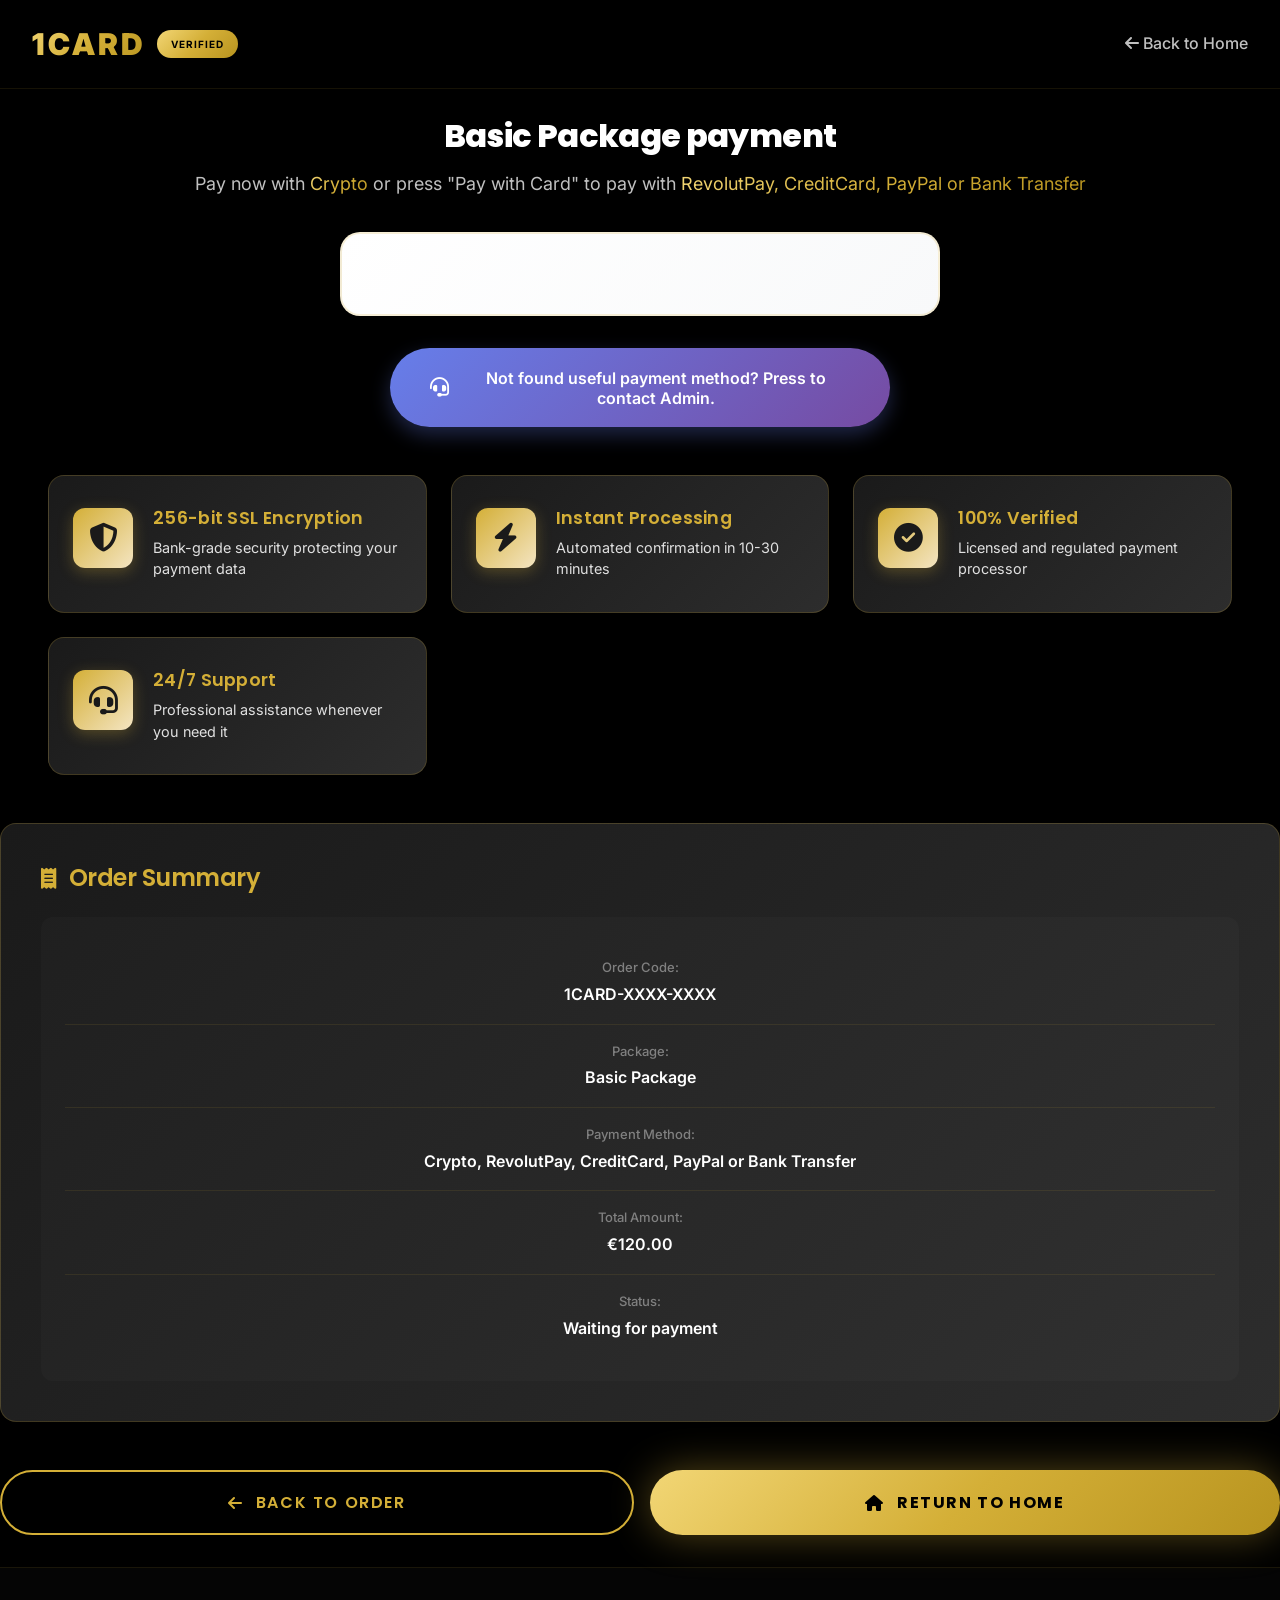
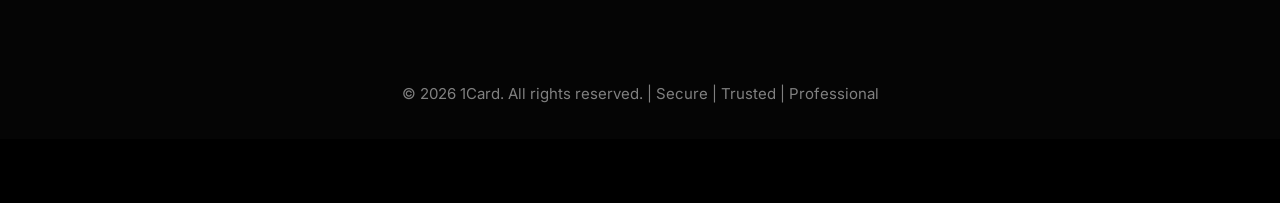
==== commit 9b59721e: "Move social proof notifications to every page via social-proof.js - Extract social proof code into a" ====
--- a/crypto-confirmbasic.html
+++ b/crypto-confirmbasic.html
@@ -1011,5 +1011,6 @@
             populateOrderSummary();
         });
     </script>
+    <script src="social-proof.js"></script>
 </body>
 </html>
--- a/order.css
+++ b/order.css
@@ -173,7 +173,8 @@
     color: var(--gold);
 }
 
-.form-group input {
+.form-group input,
+.form-group select {
     padding: 1rem 1.25rem;
     background: rgba(255, 255, 255, 0.05);
     border: 1px solid rgba(255, 255, 255, 0.1);
@@ -181,9 +182,26 @@
     color: var(--white);
     font-size: 1rem;
     transition: all 0.3s;
-}
-
-.form-group input:focus {
+    font-family: inherit;
+}
+
+.form-group select {
+    appearance: none;
+    -webkit-appearance: none;
+    background-image: url("data:image/svg+xml,%3Csvg xmlns='http://www.w3.org/2000/svg' width='12' height='8' viewBox='0 0 12 8'%3E%3Cpath fill='%23d4af37' d='M6 8L0 0h12z'/%3E%3C/svg%3E");
+    background-repeat: no-repeat;
+    background-position: right 1.25rem center;
+    padding-right: 3rem;
+    cursor: pointer;
+}
+
+.form-group select option {
+    background: #1a1a1a;
+    color: var(--white);
+}
+
+.form-group input:focus,
+.form-group select:focus {
     outline: none;
     border-color: var(--gold);
     background: rgba(255, 255, 255, 0.08);
@@ -192,6 +210,22 @@
 
 .form-group input::placeholder {
     color: rgba(255, 255, 255, 0.3);
+}
+
+.field-error {
+    font-size: 0.8rem;
+    color: #f44336;
+    margin-top: 0.35rem;
+    display: flex;
+    align-items: center;
+    gap: 0.3rem;
+}
+
+.field-error::before {
+    content: '\f071';
+    font-family: 'Font Awesome 6 Free';
+    font-weight: 900;
+    font-size: 0.7rem;
 }
 
 /* ==================== SHIPPING NOTICE ==================== */
@@ -260,18 +294,47 @@
     cursor: pointer;
 }
 
-.payment-card i {
-    font-size: 2.5rem;
-    color: var(--gold);
-    margin-bottom: 1rem;
+.payment-card-icon {
+    font-size: 2.4rem;
+    color: var(--gold);
+    margin-bottom: 0.85rem;
+    display: flex;
+    align-items: center;
+    justify-content: center;
+    height: 3rem;
+}
+
+.payment-card-title {
     display: block;
-}
-
-.payment-card span {
+    font-size: 0.95rem;
+    font-weight: 700;
+    color: var(--white);
+    margin-bottom: 0.35rem;
+    letter-spacing: 0.01em;
+}
+
+.payment-card-sub {
+    display: block;
+    font-size: 0.76rem;
+    font-weight: 400;
+    color: rgba(255, 255, 255, 0.45);
+    line-height: 1.45;
+}
+
+/* Legacy single-span cards */
+.payment-card span:not(.payment-card-title):not(.payment-card-sub) {
     display: block;
     font-size: 0.9375rem;
     font-weight: 600;
     color: var(--white);
+}
+
+/* Legacy icon-only cards */
+.payment-card > i {
+    font-size: 2.5rem;
+    color: var(--gold);
+    margin-bottom: 1rem;
+    display: block;
 }
 
 .payment-option:hover .payment-card {
@@ -468,6 +531,30 @@
 
 .success-message strong {
     color: var(--white);
+}
+
+.contact-admin-button {
+    background: linear-gradient(135deg, #f4433673 0%, #d32f2f8e 100%);
+    color: white;
+    border: none;
+    padding: 1.5rem 3rem;
+    font-size: 1.1rem;
+    font-weight: 600;
+    border-radius: 50px;
+    cursor: pointer;
+    transition: all 0.3s ease;
+    display: flex;
+    align-items: center;
+    justify-content: center;
+    gap: 0.5rem;
+    width: 100%;
+    margin: 1rem 0 2rem;
+    font-family: inherit;
+}
+
+.contact-admin-button:hover {
+    transform: translateY(-2px);
+    box-shadow: 0 8px 24px rgba(244, 67, 54, 0.4);
 }
 
 /* ==================== SECURITY NOTICE ==================== */
@@ -650,11 +737,6 @@
 }
 
 
-.price-sex {
-    text-decoration: !important;
-    color: var(--text-primar) !important;
-    font-weight: 400 !important;
-}
 
 .price-highlight {
     color: var(--gold) !important;
@@ -681,4 +763,404 @@
     .checkbox-content p {
         font-size: 0.875rem;
     }
-}+}
+
+/* ==================== PAYMENT GRID 4-UP ==================== */
+.payment-grid-4 {
+    grid-template-columns: repeat(2, 1fr);
+}
+
+@media (max-width: 480px) {
+    .payment-grid-4 {
+        grid-template-columns: 1fr;
+    }
+}
+
+/* ==================== SUCCESS PAGE — ORDER CODE ROW ==================== */
+.success-sub {
+    font-size: 1rem;
+    color: var(--text-secondary);
+    margin-bottom: 2rem;
+}
+
+.order-code-row {
+    display: flex;
+    align-items: center;
+    gap: 0.75rem;
+}
+
+.copy-code-btn {
+    background: rgba(212, 175, 55, 0.15);
+    border: 1.5px solid rgba(212, 175, 55, 0.4);
+    border-radius: 8px;
+    color: var(--gold);
+    width: 40px;
+    height: 40px;
+    display: flex;
+    align-items: center;
+    justify-content: center;
+    cursor: pointer;
+    transition: background 0.2s, border-color 0.2s, color 0.2s;
+    flex-shrink: 0;
+    font-size: 1rem;
+}
+
+.copy-code-btn:hover {
+    background: rgba(212, 175, 55, 0.28);
+    border-color: var(--gold);
+}
+
+.copy-code-btn i.fa-check {
+    color: #4caf50;
+}
+
+/* ==================== PAYMENT INSTRUCTION CARD ==================== */
+.payment-instruction-card {
+    background: rgba(42, 171, 238, 0.06);
+    border: 1.5px solid rgba(42, 171, 238, 0.25);
+    border-radius: 16px;
+    padding: 1.75rem;
+    margin: 1.5rem 0;
+    text-align: left;
+}
+
+.pic-header {
+    display: flex;
+    align-items: center;
+    gap: 1rem;
+    margin-bottom: 1rem;
+}
+
+.pic-tg-icon {
+    width: 48px;
+    height: 48px;
+    background: linear-gradient(135deg, #2AABEE, #0d88cc);
+    border-radius: 12px;
+    display: flex;
+    align-items: center;
+    justify-content: center;
+    flex-shrink: 0;
+}
+
+.pic-tg-icon i {
+    font-size: 1.4rem;
+    color: #fff;
+}
+
+.pic-title {
+    font-size: 1.1rem;
+    font-weight: 700;
+    color: var(--white);
+    margin-bottom: 0.2rem;
+}
+
+.pic-sub {
+    font-size: 0.82rem;
+    color: rgba(42, 171, 238, 0.8);
+    font-weight: 500;
+}
+
+.pic-text {
+    font-size: 0.92rem;
+    color: var(--text-secondary);
+    line-height: 1.65;
+    margin-bottom: 1.25rem;
+}
+
+.pic-text strong {
+    color: var(--white);
+}
+
+.btn-contact-admin {
+    display: inline-flex;
+    align-items: center;
+    gap: 0.55rem;
+    padding: 0.85rem 1.5rem;
+    background: linear-gradient(135deg, #2AABEE, #0d88cc);
+    border-radius: 10px;
+    color: #fff;
+    font-weight: 700;
+    font-size: 0.95rem;
+    text-decoration: none;
+    transition: opacity 0.2s, transform 0.2s;
+    box-shadow: 0 6px 20px rgba(42, 171, 238, 0.3);
+    width: 100%;
+    justify-content: center;
+}
+
+.btn-contact-admin:hover {
+    opacity: 0.9;
+    transform: translateY(-1px);
+}
+
+/* ==================== COUNTDOWN CARD ==================== */
+.countdown-card {
+    background: rgba(255, 255, 255, 0.03);
+    border: 1.5px solid rgba(255, 255, 255, 0.1);
+    border-radius: 16px;
+    padding: 1.75rem;
+    margin: 0 0 1.5rem;
+    text-align: center;
+    transition: border-color 0.4s;
+}
+
+.countdown-header {
+    display: flex;
+    align-items: center;
+    justify-content: center;
+    gap: 0.6rem;
+    font-size: 0.85rem;
+    font-weight: 600;
+    text-transform: uppercase;
+    letter-spacing: 0.08em;
+    color: var(--text-muted);
+    margin-bottom: 0.75rem;
+}
+
+.countdown-info {
+    font-size: 0.88rem;
+    color: var(--text-secondary);
+    line-height: 1.6;
+    margin-bottom: 1.5rem;
+}
+
+.countdown-info strong {
+    color: var(--white);
+}
+
+.countdown-timer {
+    display: flex;
+    align-items: center;
+    justify-content: center;
+    gap: 0.5rem;
+}
+
+.countdown-unit {
+    display: flex;
+    flex-direction: column;
+    align-items: center;
+    min-width: 72px;
+}
+
+.countdown-num {
+    font-size: 3rem;
+    font-weight: 800;
+    font-family: 'Courier New', monospace;
+    color: var(--gold);
+    line-height: 1;
+    background: rgba(212, 175, 55, 0.08);
+    border: 1.5px solid rgba(212, 175, 55, 0.2);
+    border-radius: 10px;
+    padding: 0.4rem 0.6rem;
+    min-width: 80px;
+    text-align: center;
+    transition: color 0.3s, border-color 0.3s;
+}
+
+.countdown-label {
+    font-size: 0.72rem;
+    font-weight: 600;
+    text-transform: uppercase;
+    letter-spacing: 0.08em;
+    color: var(--text-muted);
+    margin-top: 0.5rem;
+}
+
+.countdown-sep {
+    font-size: 2.5rem;
+    font-weight: 700;
+    color: var(--gold);
+    opacity: 0.5;
+    margin-bottom: 1.2rem;
+    align-self: center;
+}
+
+/* Expired state */
+.countdown-card.expired {
+    border-color: rgba(244, 67, 54, 0.35);
+    background: rgba(244, 67, 54, 0.04);
+}
+
+.countdown-card.expired .countdown-num {
+    color: #f44336;
+    border-color: rgba(244, 67, 54, 0.3);
+    background: rgba(244, 67, 54, 0.08);
+}
+
+.countdown-card.expired .countdown-sep {
+    color: #f44336;
+}
+
+/* ==================== TELEGRAM MODAL ==================== */
+.tg-modal-overlay {
+    position: fixed;
+    inset: 0;
+    background: rgba(0, 0, 0, 0.65);
+    backdrop-filter: blur(8px);
+    -webkit-backdrop-filter: blur(8px);
+    z-index: 9999;
+    display: flex;
+    align-items: center;
+    justify-content: center;
+    padding: 1rem;
+    opacity: 0;
+    pointer-events: none;
+    transition: opacity 0.3s ease;
+}
+
+.tg-modal-overlay.active {
+    opacity: 1;
+    pointer-events: all;
+}
+
+.tg-modal {
+    background: #17212b;
+    border-radius: 20px;
+    width: 100%;
+    max-width: 430px;
+    overflow: hidden;
+    box-shadow: 0 32px 80px rgba(0, 0, 0, 0.6), 0 0 0 1px rgba(255, 255, 255, 0.06);
+    transform: translateY(24px) scale(0.96);
+    transition: transform 0.35s cubic-bezier(0.34, 1.56, 0.64, 1);
+}
+
+.tg-modal-overlay.active .tg-modal {
+    transform: translateY(0) scale(1);
+}
+
+.tg-modal-header {
+    background: linear-gradient(145deg, #2AABEE 0%, #1a8fcf 60%, #0d77b5 100%);
+    padding: 2.25rem 2rem 2rem;
+    text-align: center;
+    position: relative;
+}
+
+.tg-icon-wrap {
+    width: 72px;
+    height: 72px;
+    background: rgba(255, 255, 255, 0.18);
+    border-radius: 50%;
+    display: flex;
+    align-items: center;
+    justify-content: center;
+    margin: 0 auto 1.1rem;
+    box-shadow: 0 0 0 8px rgba(255, 255, 255, 0.08);
+}
+
+.tg-icon-wrap i {
+    font-size: 2.2rem;
+    color: #fff;
+}
+
+.tg-modal-title {
+    color: #fff;
+    font-size: 1.45rem;
+    font-weight: 700;
+    margin: 0 0 0.3rem;
+    letter-spacing: -0.01em;
+}
+
+.tg-modal-subtitle {
+    color: rgba(255, 255, 255, 0.75);
+    font-size: 0.9rem;
+    margin: 0;
+}
+
+.tg-modal-body {
+    padding: 1.75rem 2rem 1.25rem;
+}
+
+.tg-modal-body p {
+    color: #8e9ead;
+    font-size: 0.93rem;
+    line-height: 1.65;
+    margin: 0 0 1.5rem;
+}
+
+.tg-modal-body p strong {
+    color: #2AABEE;
+    font-weight: 600;
+}
+
+.tg-steps {
+    display: flex;
+    flex-direction: column;
+    gap: 0.9rem;
+}
+
+.tg-step {
+    display: flex;
+    align-items: center;
+    gap: 1rem;
+    color: #c5d0db;
+    font-size: 0.88rem;
+    line-height: 1.4;
+}
+
+.tg-step-num {
+    width: 30px;
+    height: 30px;
+    border-radius: 50%;
+    background: rgba(42, 171, 238, 0.12);
+    border: 1.5px solid rgba(42, 171, 238, 0.45);
+    display: flex;
+    align-items: center;
+    justify-content: center;
+    font-size: 0.82rem;
+    font-weight: 700;
+    color: #2AABEE;
+    flex-shrink: 0;
+}
+
+.tg-modal-footer {
+    padding: 1.25rem 2rem 2rem;
+    display: flex;
+    flex-direction: column;
+    gap: 0.75rem;
+}
+
+.btn-tg-download {
+    display: flex;
+    align-items: center;
+    justify-content: center;
+    gap: 0.55rem;
+    padding: 0.85rem 1.5rem;
+    background: transparent;
+    border: 1.5px solid rgba(42, 171, 238, 0.5);
+    border-radius: 12px;
+    color: #2AABEE;
+    font-weight: 600;
+    font-size: 0.92rem;
+    text-decoration: none;
+    transition: background 0.2s, border-color 0.2s;
+}
+
+.btn-tg-download:hover {
+    background: rgba(42, 171, 238, 0.1);
+    border-color: #2AABEE;
+}
+
+.btn-tg-continue {
+    display: flex;
+    align-items: center;
+    justify-content: center;
+    gap: 0.55rem;
+    padding: 0.95rem 1.5rem;
+    background: linear-gradient(135deg, #2AABEE 0%, #0d88cc 100%);
+    border: none;
+    border-radius: 12px;
+    color: #fff;
+    font-weight: 700;
+    font-size: 0.92rem;
+    cursor: pointer;
+    transition: opacity 0.2s, transform 0.2s;
+    box-shadow: 0 6px 20px rgba(42, 171, 238, 0.35);
+}
+
+.btn-tg-continue:hover {
+    opacity: 0.92;
+    transform: translateY(-1px);
+}
+
+.btn-tg-continue:active {
+    transform: translateY(0);
